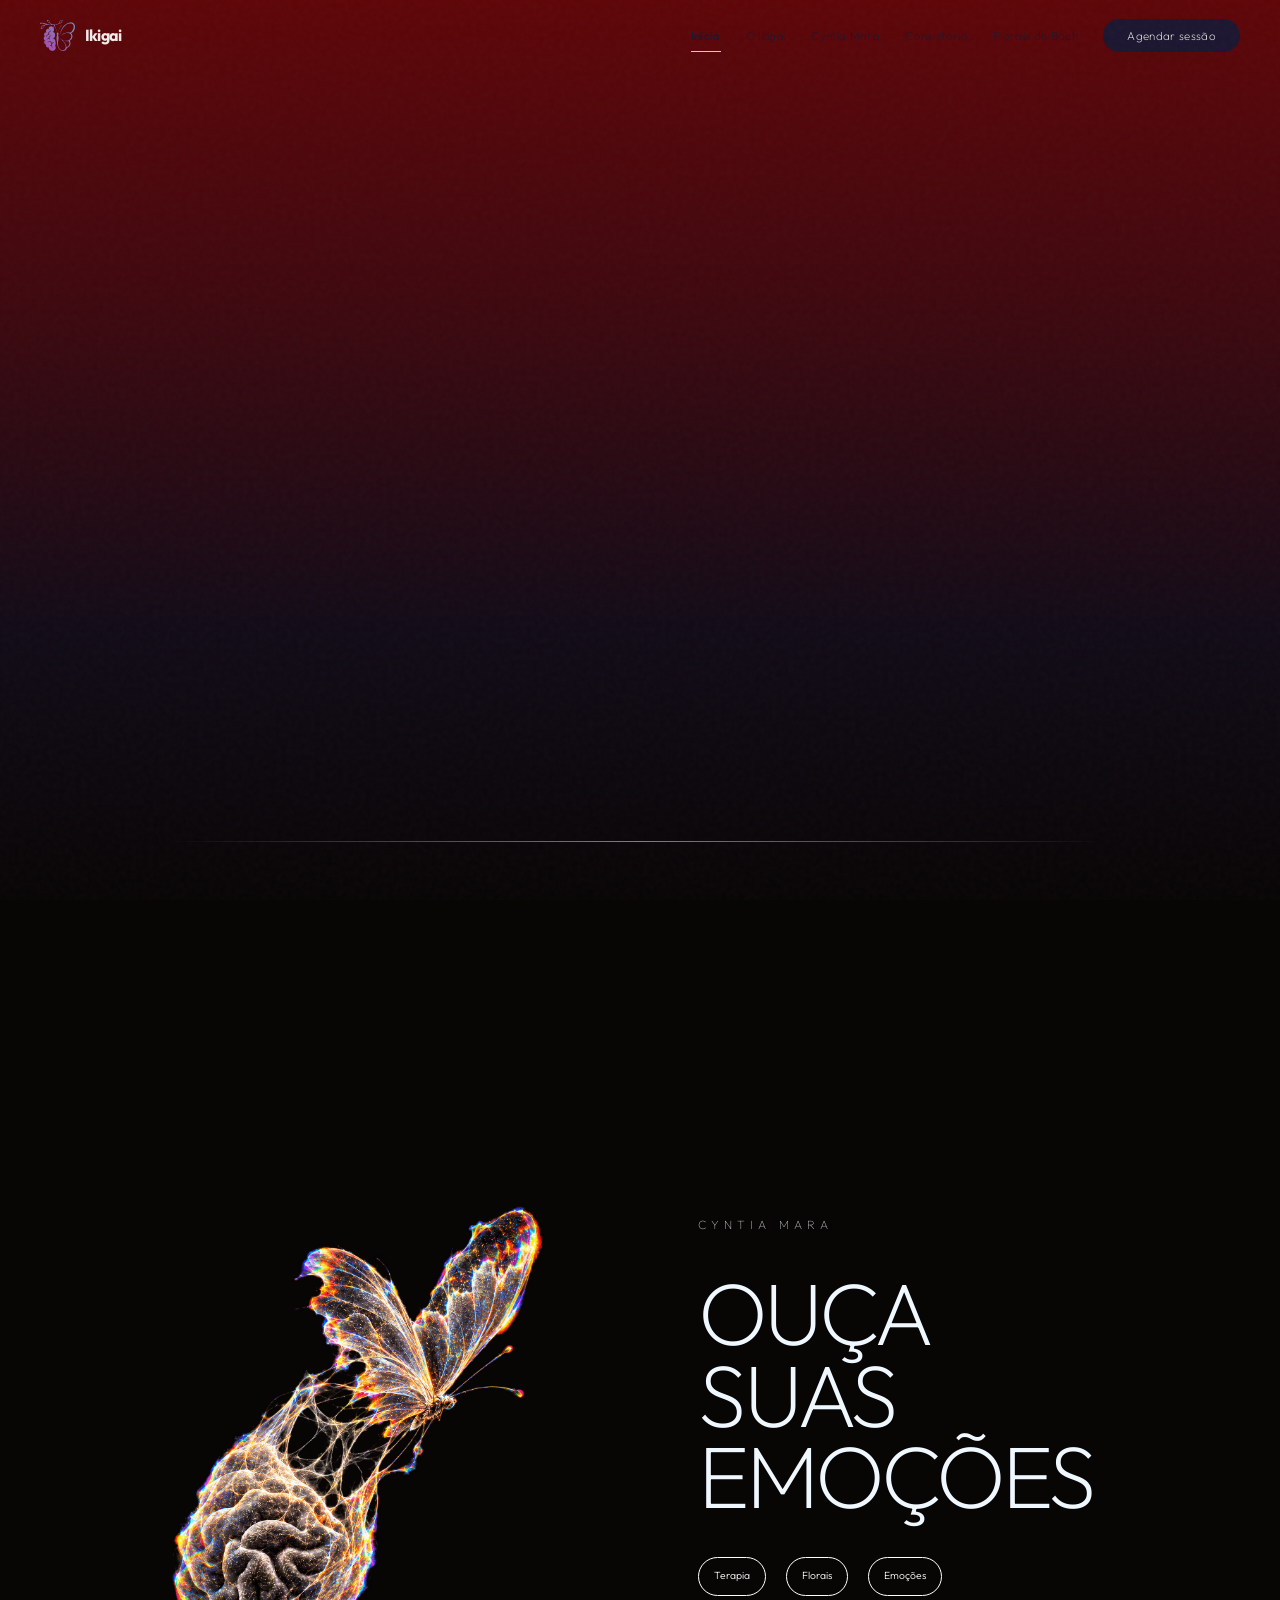
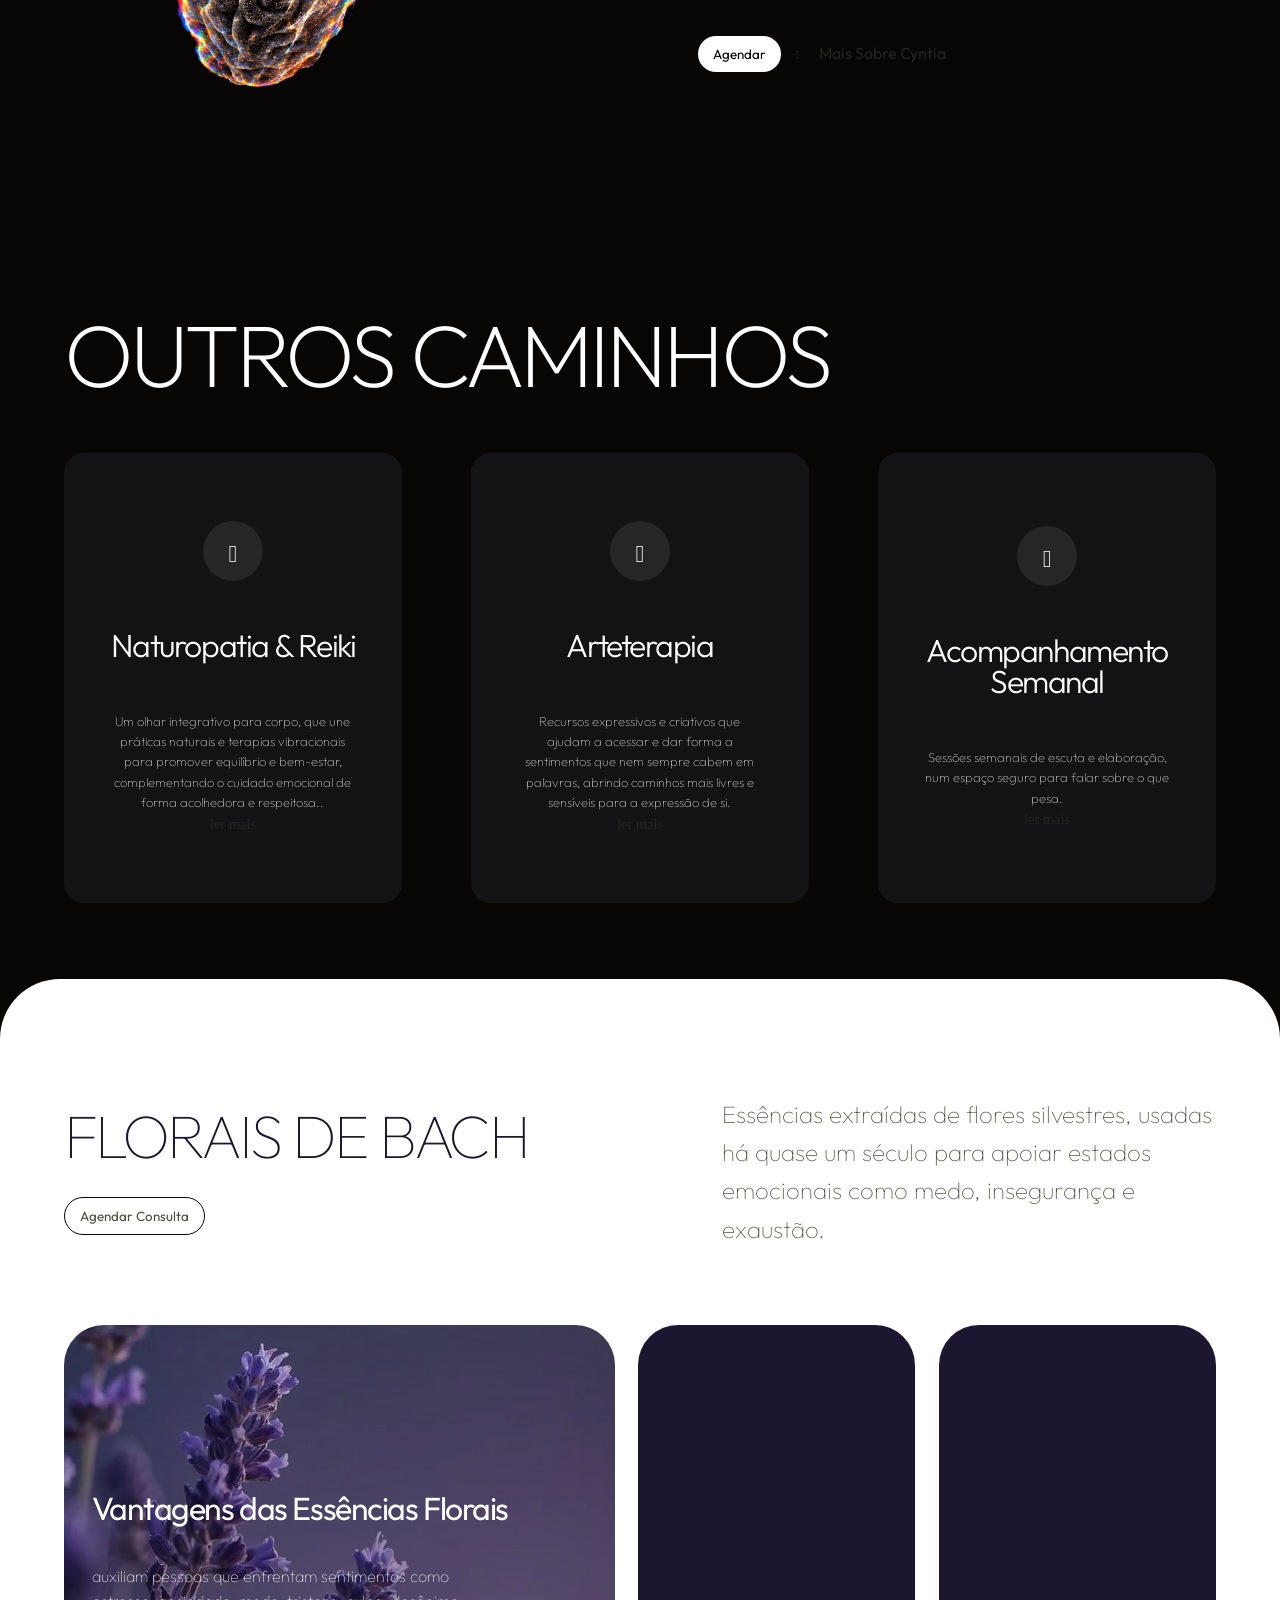
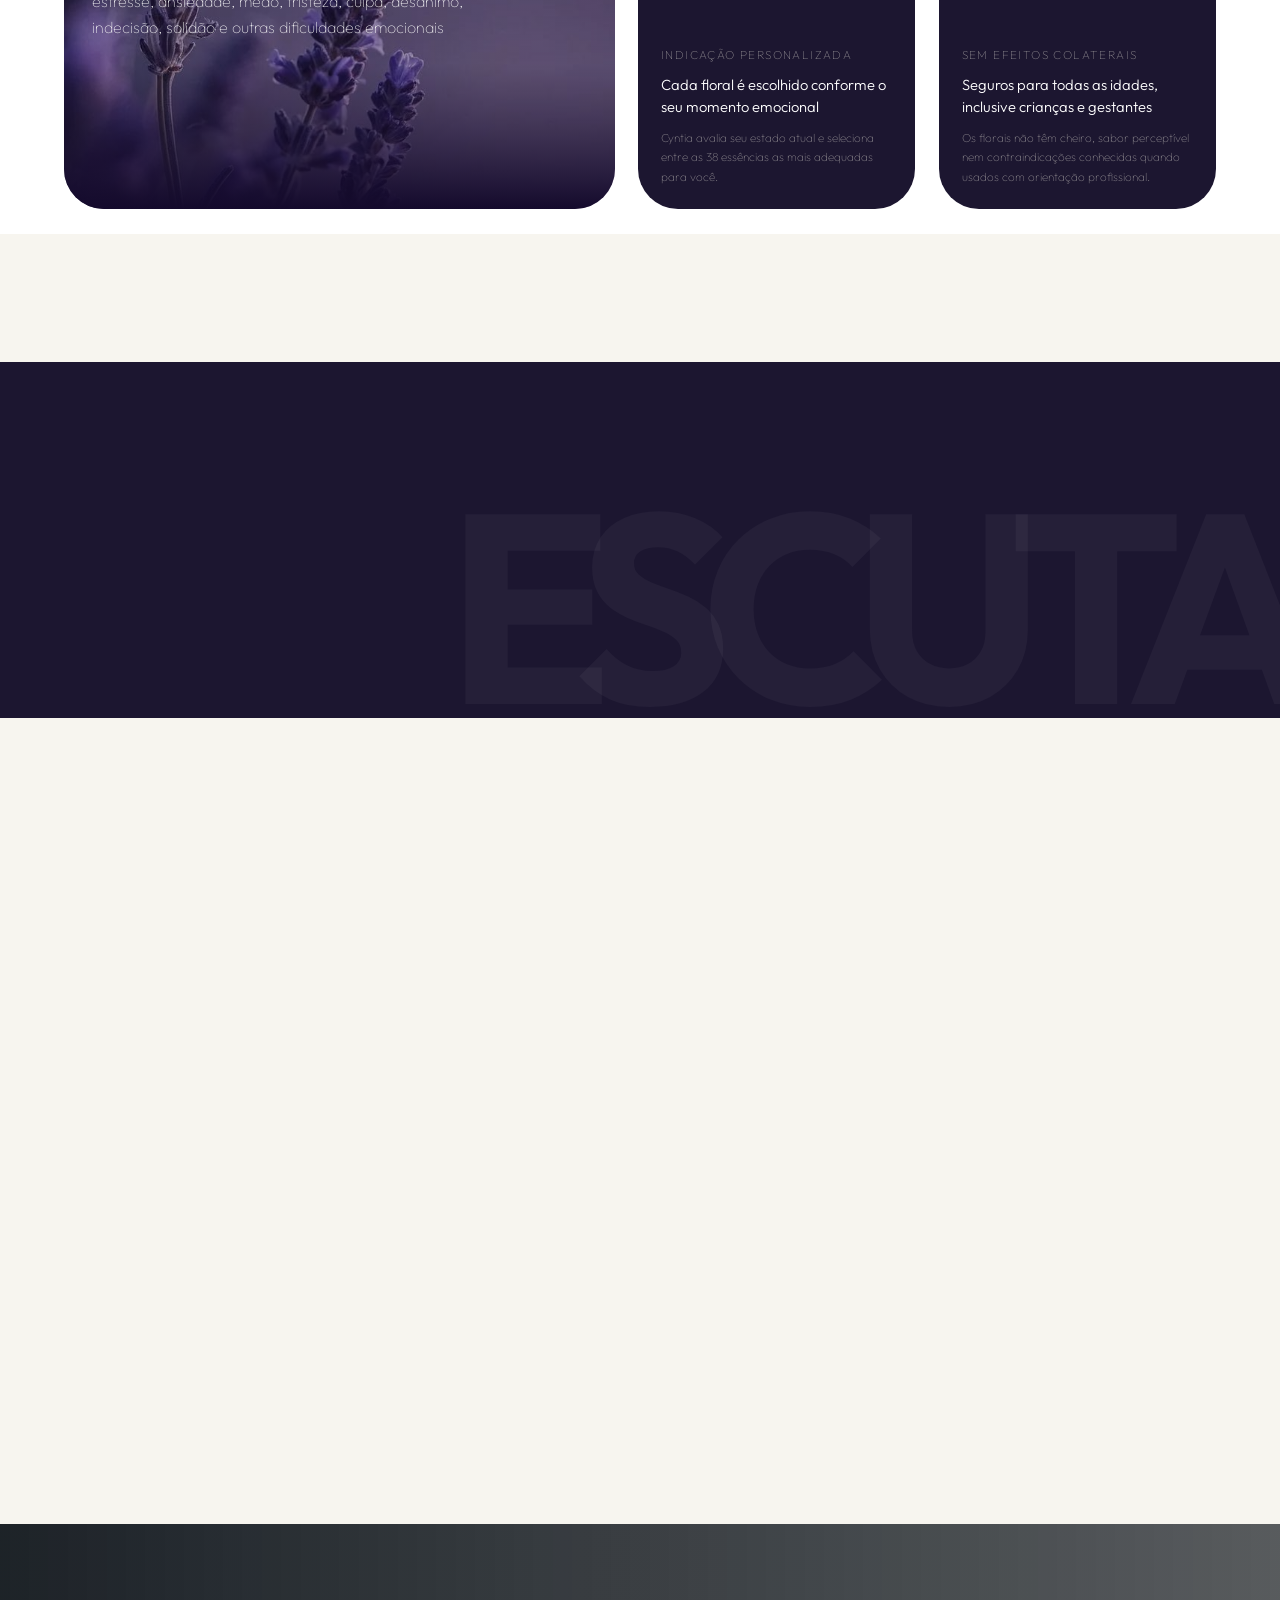
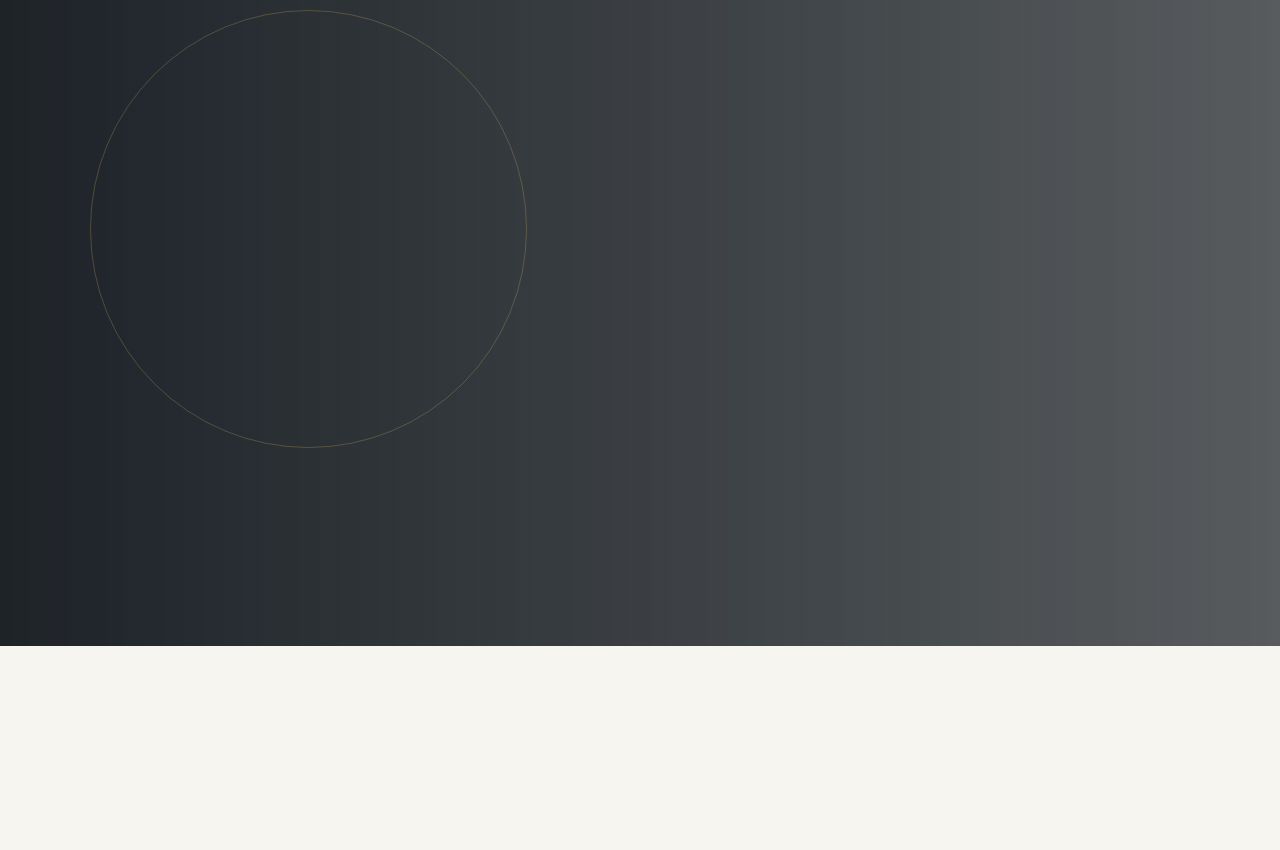
==== index.html @ 3da16afa "Add files via upload" ====
<!-- Note: Template file not found, using internal one -->
<html xmlns="http://www.w3.org/1999/xhtml" lang="en">

<head>
	<meta http-equiv="Content-Type" content="text/html; charset=utf-8" />
	<meta name="description" content="HTTrack is an easy-to-use website mirror utility. It allows you to download a World Wide website from the Internet to a local directory,building recursively all structures, getting html, images, and other files from the server to your computer. Links are rebuiltrelatively so that you can freely browse to the local site (works with any browser). You can mirror several sites together so that you can jump from one toanother. You can, also, update an existing mirror site, or resume an interrupted download. The robot is fully configurable, with an integrated help" />
	<meta name="keywords" content="httrack, HTTRACK, HTTrack, winhttrack, WINHTTRACK, WinHTTrack, offline browser, web mirror utility, aspirateur web, surf offline, web capture, www mirror utility, browse offline, local  site builder, website mirroring, aspirateur www, internet grabber, capture de site web, internet tool, hors connexion, unix, dos, windows 95, windows 98, solaris, ibm580, AIX 4.0, HTS, HTGet, web aspirator, web aspirateur, libre, GPL, GNU, free software" />
	<title>Local index - HTTrack Website Copier</title>
  <!-- Mirror and index made by HTTrack Website Copier/3.50-5 [XR&CO] -->
	<style type="text/css">
	<!--

body {
	margin: 0;  padding: 0;  margin-bottom: 15px;  margin-top: 8px;
	background: #77b;
}
body, td {
	font: 14px "Trebuchet MS", Verdana, Arial, Helvetica, sans-serif;
	}

#subTitle {
	background: #000;  color: #fff;  padding: 4px;  font-weight: bold; 
	}

#siteNavigation a, #siteNavigation .current {
	font-weight: bold;  color: #448;
	}
#siteNavigation a:link    { text-decoration: none; }
#siteNavigation a:visited { text-decoration: none; }

#siteNavigation .current { background-color: #ccd; }

#siteNavigation a:hover   { text-decoration: none;  background-color: #fff;  color: #000; }
#siteNavigation a:active  { text-decoration: none;  background-color: #ccc; }


a:link    { text-decoration: underline;  color: #00f; }
a:visited { text-decoration: underline;  color: #000; }
a:hover   { text-decoration: underline;  color: #c00; }
a:active  { text-decoration: underline; }

#pageContent {
	clear: both;
	border-bottom: 6px solid #000;
	padding: 10px;  padding-top: 20px;
	line-height: 1.65em;
 background-image: url(backblue.gif);
 background-repeat: no-repeat;
 background-position: top right;
	}

#pageContent, #siteNavigation {
	background-color: #ccd;
	}


.imgLeft  { float: left;   margin-right: 10px;  margin-bottom: 10px; }
.imgRight { float: right;  margin-left: 10px;   margin-bottom: 10px; }

hr { height: 1px;  color: #000;  background-color: #000;  margin-bottom: 15px; }

h1 { margin: 0;  font-weight: bold;  font-size: 2em; }
h2 { margin: 0;  font-weight: bold;  font-size: 1.6em; }
h3 { margin: 0;  font-weight: bold;  font-size: 1.3em; }
h4 { margin: 0;  font-weight: bold;  font-size: 1.18em; }

.blak { background-color: #000; }
.hide { display: none; }
.tableWidth { min-width: 400px; }

.tblRegular       { border-collapse: collapse; }
.tblRegular td    { padding: 6px;  background-image: url(fade.gif);  border: 2px solid #99c; }
.tblHeaderColor, .tblHeaderColor td { background: #99c; }
.tblNoBorder td   { border: 0; }


// -->
</style>

</head>

<body>
<table width="76%" border="0" align="center" cellspacing="0" cellpadding="3" class="tableWidth">
	<tr>
	<td id="subTitle">HTTrack Website Copier - Open Source offline browser</td>
	</tr>
</table>
<table width="76%" border="0" align="center" cellspacing="0" cellpadding="0" class="tableWidth">
<tr class="blak">
<td>
	<table width="100%" border="0" align="center" cellspacing="1" cellpadding="0">
	<tr>
	<td colspan="6"> 
		<table width="100%" border="0" align="center" cellspacing="0" cellpadding="10">
		<tr> 
		<td id="pageContent"> 
<!-- ==================== End prologue ==================== -->

<H1 ALIGN=Center>Index of locally available sites:</H1>
  <TABLE BORDER="0" WIDTH="100%" CELLSPACING="1" CELLPADDING="0">
<!-- Note: Template file not found, using internal one -->
		<TR>
			<TD BACKGROUND="fade.gif">
				&middot;
					<A HREF="consultorioikigai.netlify.app/index.html">
						Ikigai: Terapia e Terapias Integrativas com Cyntia Mara | Maceió
					</A>		
			</TD>
		</TR>
<!-- Note: Template file not found, using internal one -->
	</TABLE>
	<BR>
	<BR>
	<BR>
  	<H6 ALIGN="RIGHT">
	<I>Mirror and index made by HTTrack Website Copier [XR&amp;CO]</I>
	</H6>
	<!-- Mirror and index made by HTTrack Website Copier/3.50-5 [XR&CO] -->
	<!-- Thanks for using HTTrack Website Copier! -->
	<meta HTTP-EQUIV="Refresh" CONTENT="0; URL=consultorioikigai.netlify.app/index.html">


<!-- ==================== Start epilogue ==================== -->
		</td>
		</tr>
		</table>
	</td>
	</tr>
	</table>
</td>
</tr>
</table>

<table width="76%" border="0" align="center" valign="bottom" cellspacing="0" cellpadding="0">
	<tr>
	<td id="footer"><small>&copy; 1998 Xavier Roche &amp; other contributors - Web Design: Leto Kauler.</small></td>
	</tr>
</table>

</body>

</html>
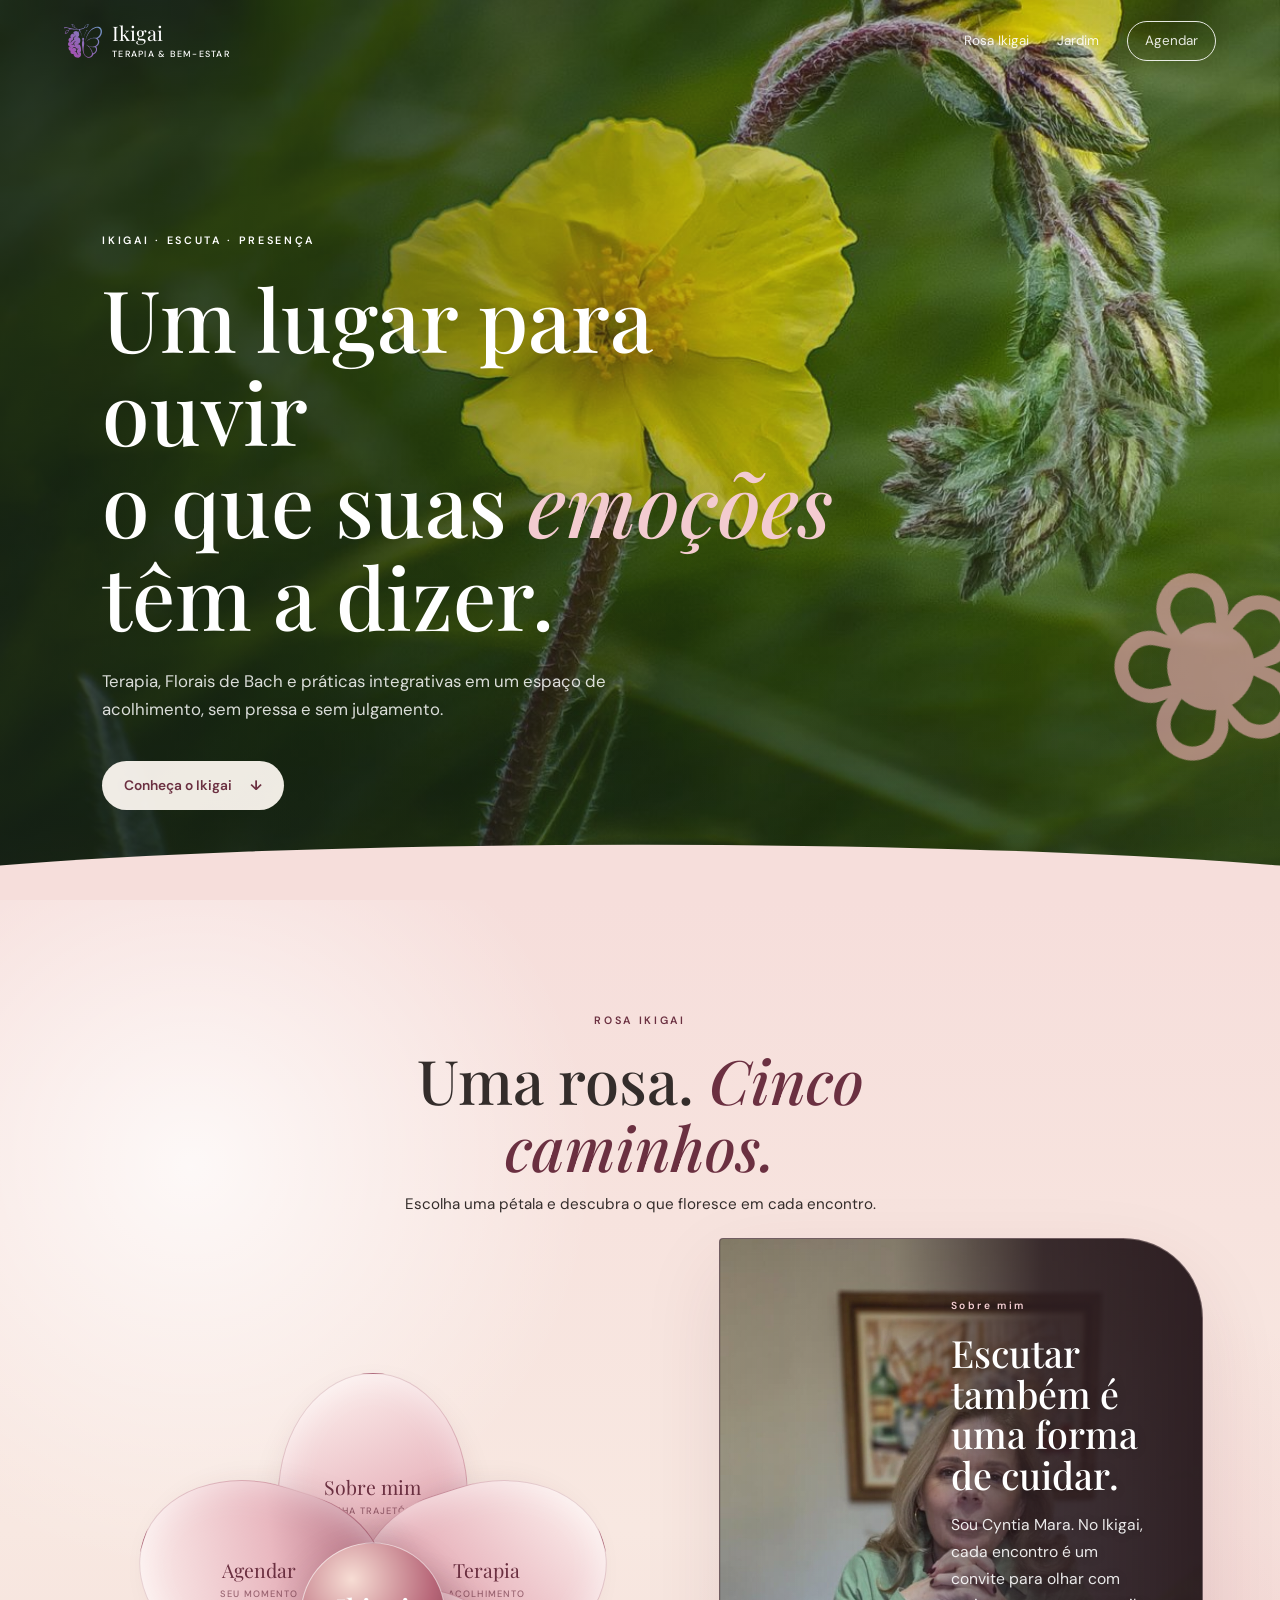
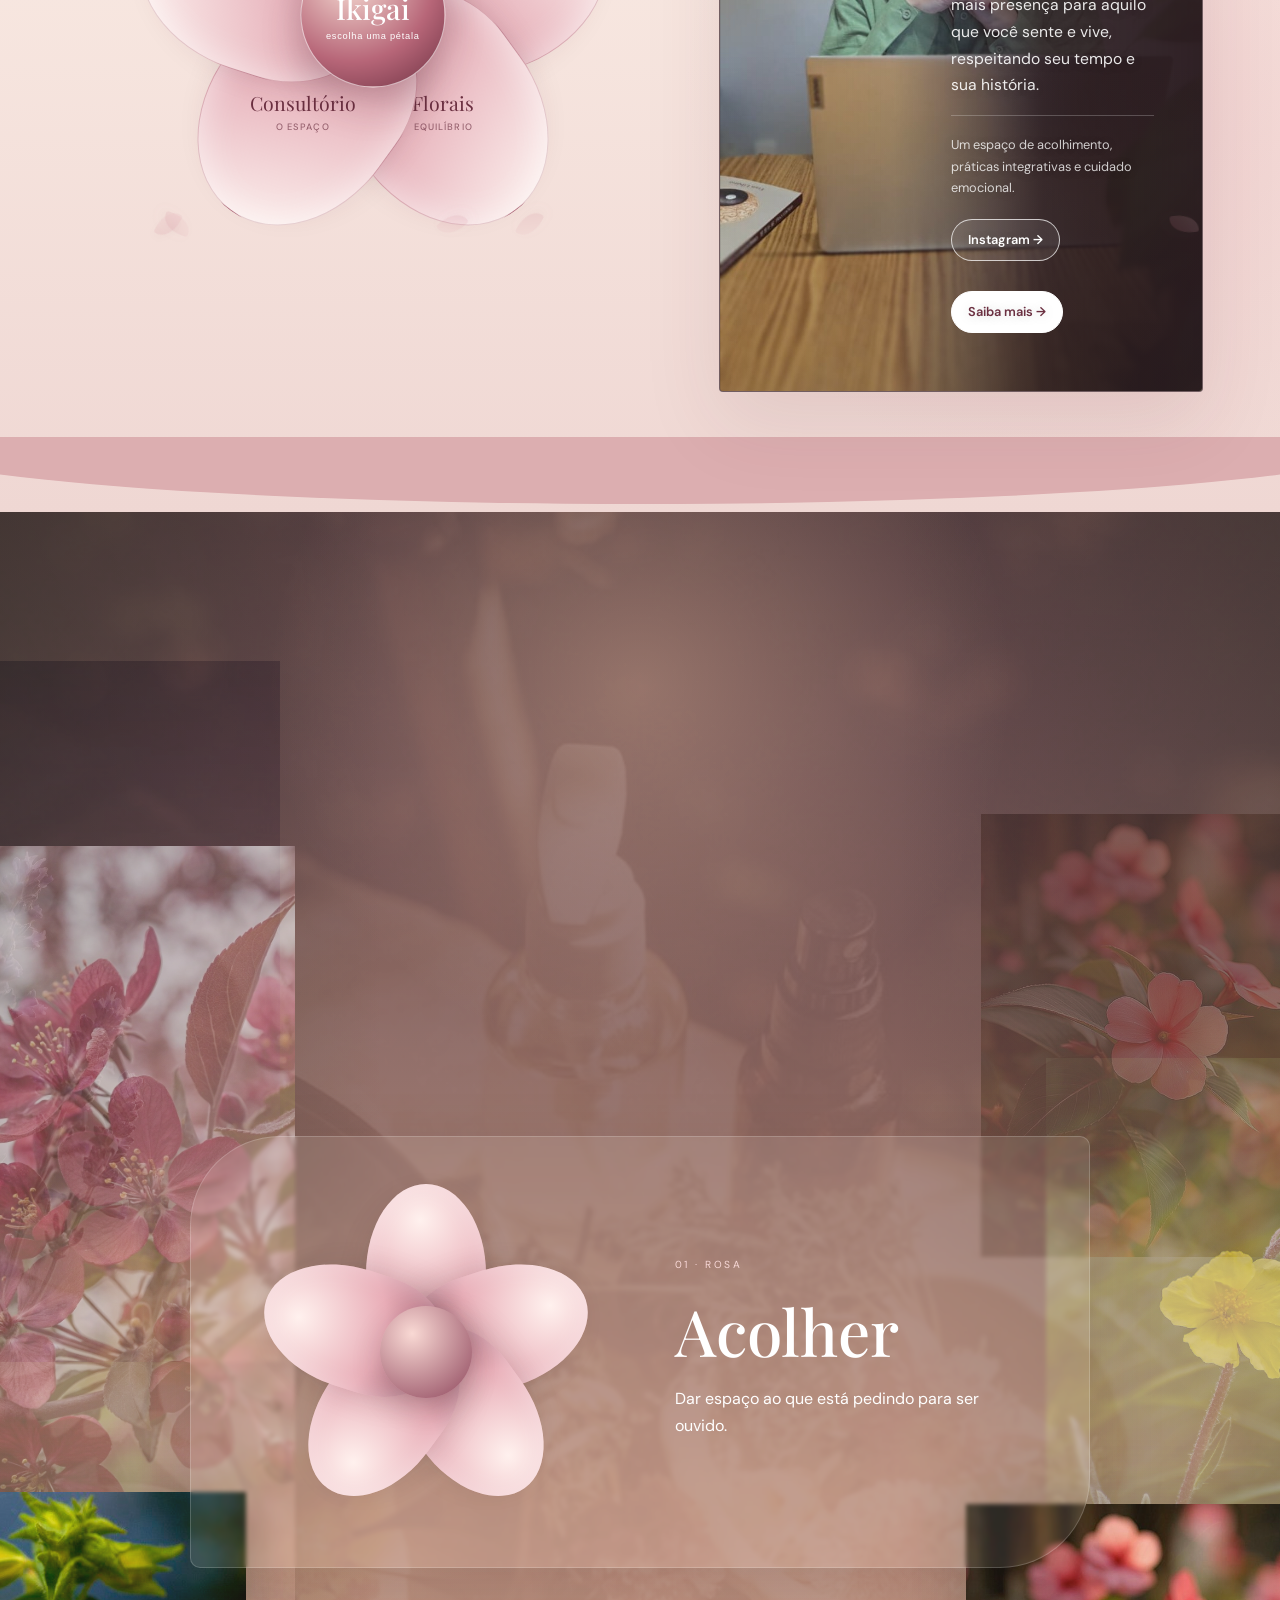
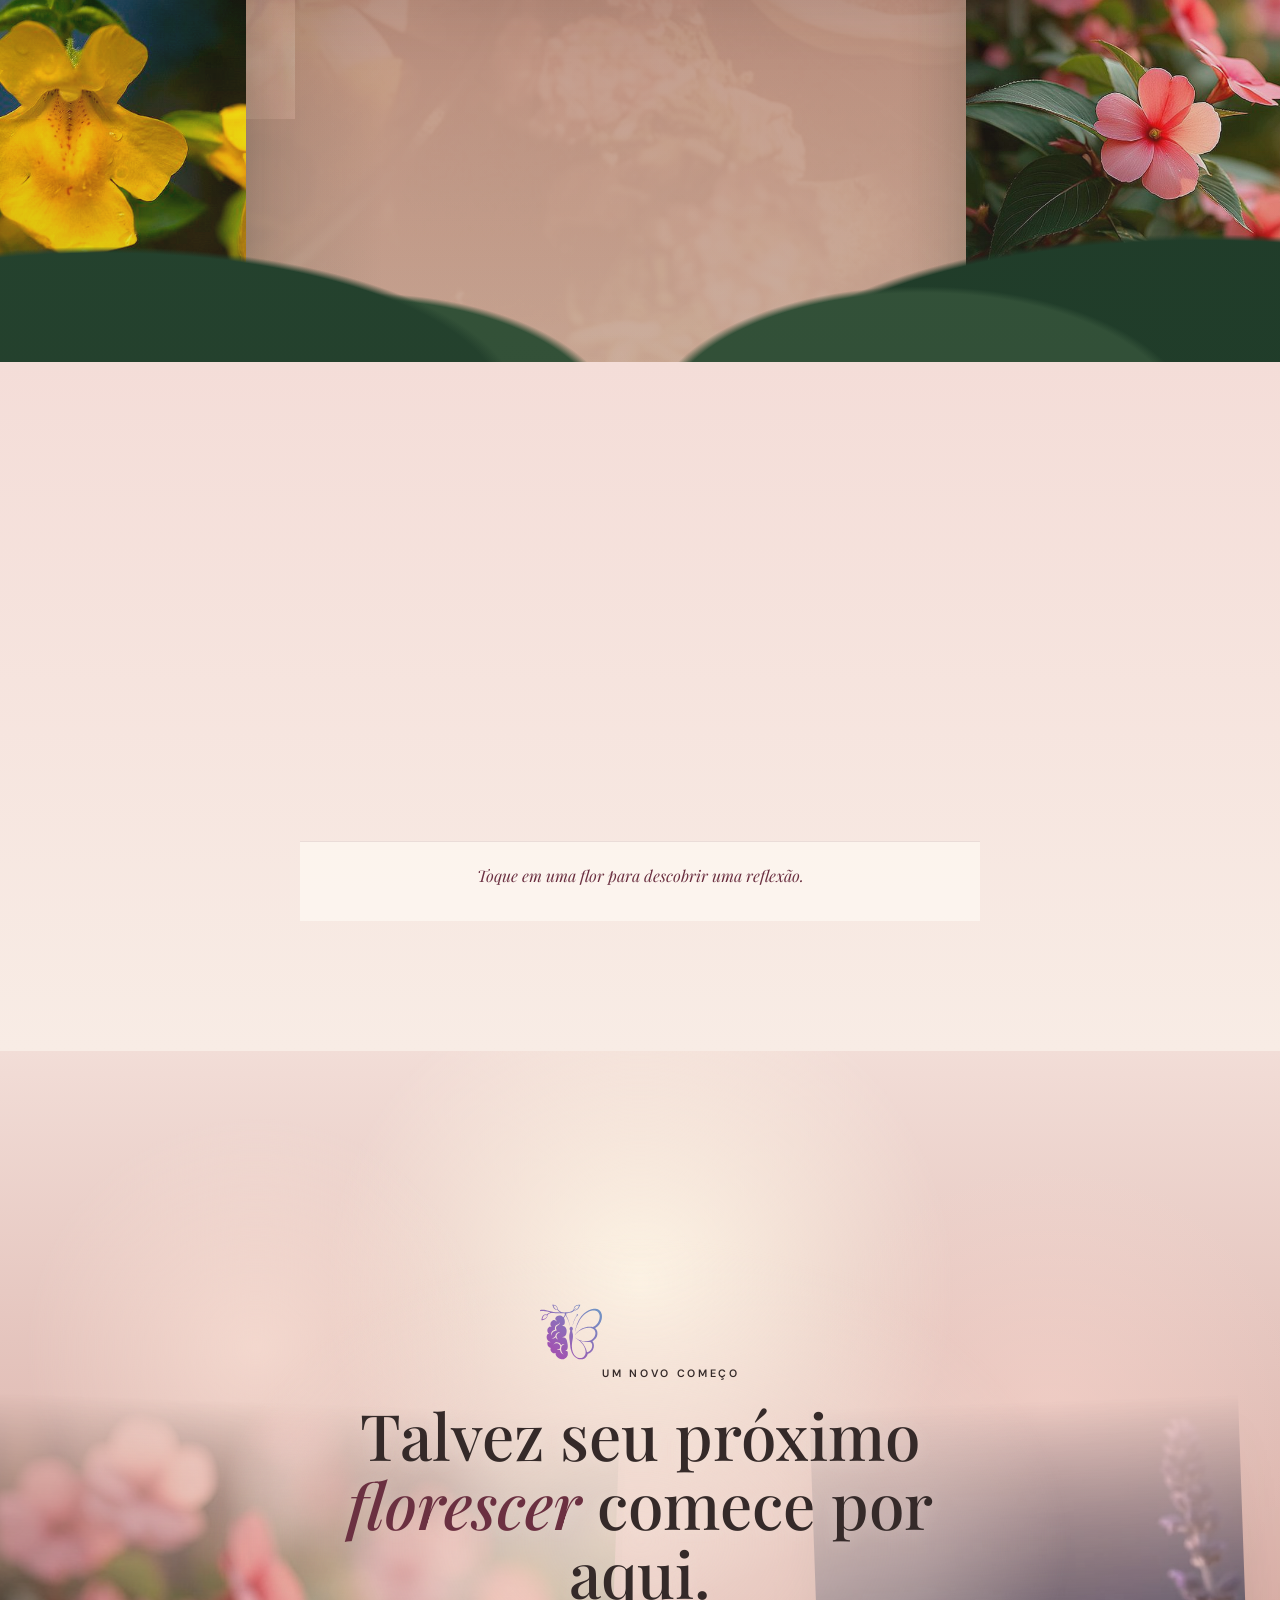
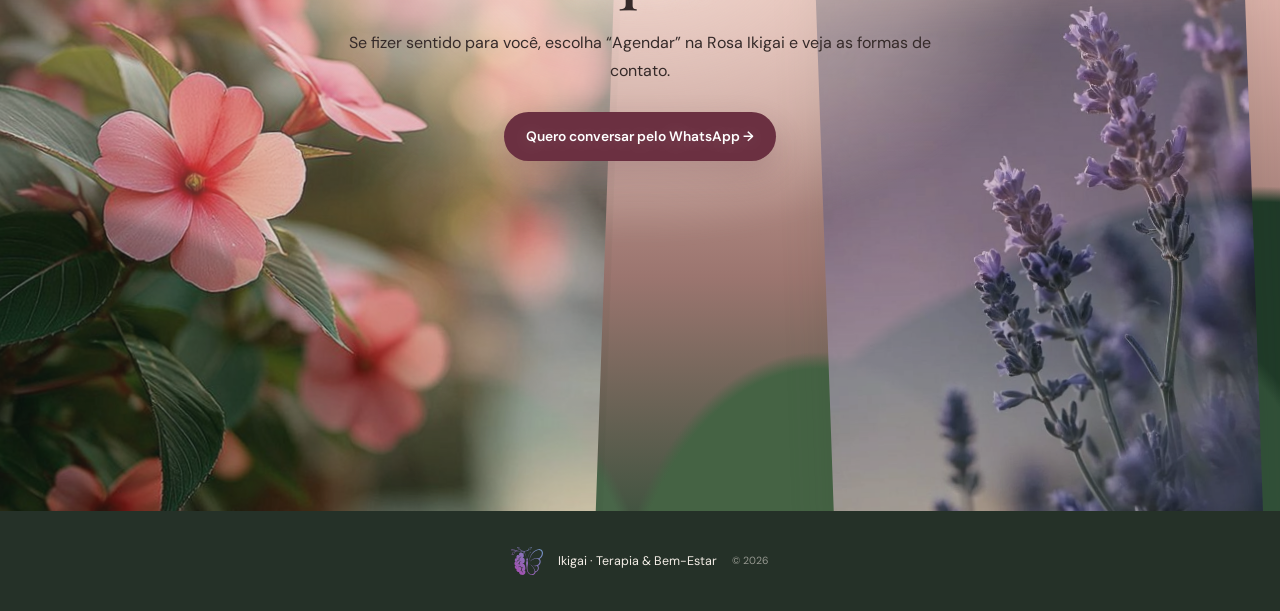
==== commit 705ccc2e: "Add files via upload" ====
--- a/index.html
+++ b/index.html
@@ -1,144 +1,13 @@
-<!-- Note: Template file not found, using internal one -->
-<html xmlns="http://www.w3.org/1999/xhtml" lang="en">
+<!doctype html><html lang="pt-BR"><head><meta charset="utf-8"><meta name="viewport" content="width=device-width,initial-scale=1,viewport-fit=cover"><meta name="theme-color" content="#442a30"><title>Ikigai — Terapia & Bem-Estar</title><meta name="description" content="Ikigai — um espaço de escuta, cuidado e florescimento com Cyntia Mara."><link rel="icon" href="imgs/logo.svg"><link rel="stylesheet" href="css/main.css"></head><body class="onepage">
+<header class="topbar"><a class="brand" href="#inicio"><img src="imgs/logo.svg" alt="Logo Ikigai"><span>Ikigai<small>terapia & bem-estar</small></span></a><button class="menu" aria-label="Abrir menu" aria-expanded="false"><i></i><i></i><i></i></button><nav><a href="#rosa">Rosa Ikigai</a><a href="#jardim">Jardim</a><a class="pill" href="#rosa" data-open="agendar">Agendar</a></nav></header>
+<main>
+<section class="hero" id="inicio"><video autoplay muted loop playsinline preload="metadata" poster="assets/pinterest/1200x/b8/87/cb/b887cb27ea8bdbec378f90950fde94ef.jpg"><source src="https://cdn.pixabay.com/video/2024/01/31/198696-908378278_large.mp4" type="video/mp4"></video><div class="veil"></div><div class="hero-copy reveal"><span class="kicker">IKIGAI · ESCUTA · PRESENÇA</span><h1>Um lugar para ouvir<br>o que suas <em>emoções</em><br>têm a dizer.</h1><p>Terapia, Florais de Bach e práticas integrativas em um espaço de acolhimento, sem pressa e sem julgamento.</p><a class="cta light" href="#rosa">Conheça o Ikigai <b>↓</b></a></div><div class="hero-branch" aria-hidden="true">❀</div></section>
 
-<head>
-	<meta http-equiv="Content-Type" content="text/html; charset=utf-8" />
-	<meta name="description" content="HTTrack is an easy-to-use website mirror utility. It allows you to download a World Wide website from the Internet to a local directory,building recursively all structures, getting html, images, and other files from the server to your computer. Links are rebuiltrelatively so that you can freely browse to the local site (works with any browser). You can mirror several sites together so that you can jump from one toanother. You can, also, update an existing mirror site, or resume an interrupted download. The robot is fully configurable, with an integrated help" />
-	<meta name="keywords" content="httrack, HTTRACK, HTTrack, winhttrack, WINHTTRACK, WinHTTrack, offline browser, web mirror utility, aspirateur web, surf offline, web capture, www mirror utility, browse offline, local  site builder, website mirroring, aspirateur www, internet grabber, capture de site web, internet tool, hors connexion, unix, dos, windows 95, windows 98, solaris, ibm580, AIX 4.0, HTS, HTGet, web aspirator, web aspirateur, libre, GPL, GNU, free software" />
-	<title>Local index - HTTrack Website Copier</title>
-  <!-- Mirror and index made by HTTrack Website Copier/3.50-5 [XR&CO] -->
-	<style type="text/css">
-	<!--
+<section class="rose-section" id="rosa"><div class="petal-rain" id="petalRain" aria-hidden="true"></div><div class="section-intro reveal"><span class="kicker wine">ROSA IKIGAI</span><h2>Uma rosa. <em>Cinco caminhos.</em></h2><p>Escolha uma pétala e descubra o que floresce em cada encontro.</p></div><div class="rose-layout" id="roseLayout"><div class="rose-stage reveal"><div class="rose open" id="rose" style="--turn:0deg"><i class="layer l1"></i><i class="layer l2"></i><i class="layer l3"></i><i class="layer l4"></i><button class="petal a" data-key="sobre"><span>Sobre mim<small>minha trajetória</small></span></button><button class="petal b" data-key="terapia"><span>Terapia<small>acolhimento</small></span></button><button class="petal c" data-key="florais"><span>Florais<small>equilíbrio</small></span></button><button class="petal d" data-key="consultorio"><span>Consultório<small>o espaço</small></span></button><button class="petal e" data-key="agendar"><span>Agendar<small>seu momento</small></span></button><button class="heart" id="roseHeart" aria-expanded="true"><strong>Ikigai</strong><small>escolha uma pétala</small></button></div></div><article class="story-panel reveal" id="rosePanel" aria-live="polite"><div class="panel-photo" id="panelPhoto"></div><div class="panel-copy"><span id="panelKicker">SOBRE MIM</span><h3 id="panelTitle">Escutar também é uma forma de cuidar.</h3><p id="panelText">Sou Cyntia Mara. No Ikigai, cada encontro é um convite para olhar com mais presença para aquilo que você sente e vive, respeitando seu tempo e sua história.</p><div id="panelExtra" class="panel-extra">Um espaço de acolhimento, práticas integrativas e cuidado emocional.</div><div class="panel-actions"><a id="panelLink" class="panel-action" href="#" hidden>Instagram →</a><a id="panelLink2" class="panel-action secondary" href="#" hidden>Saiba mais →</a></div></div></article></div></section>
 
-body {
-	margin: 0;  padding: 0;  margin-bottom: 15px;  margin-top: 8px;
-	background: #77b;
-}
-body, td {
-	font: 14px "Trebuchet MS", Verdana, Arial, Helvetica, sans-serif;
-	}
+<section class="garden" id="jardim"><div class="garden-scene scene-a"></div><div class="garden-depth garden-back" aria-hidden="true"></div><div class="garden-depth garden-mid" aria-hidden="true"></div><div class="garden-depth garden-front" aria-hidden="true"></div><div class="garden-copy reveal"><span class="kicker">JARDIM IKIGAI</span><h2>O cuidado também<br><em>muda de forma.</em></h2><p>Conforme você percorre o jardim, as flores se transformam. Cada uma representa um momento diferente da jornada.</p></div><div class="morph-wrap reveal"><div class="morph-flower" id="morphFlower"><span class="mf p-a"></span><span class="mf p-b"></span><span class="mf p-c"></span><span class="mf p-d"></span><span class="mf p-e"></span><i></i></div><div class="morph-label"><small id="morphStep">01 · ROSA</small><strong id="morphTitle">Acolher</strong><p id="morphText">Dar espaço ao que está pedindo para ser ouvido.</p></div></div><div class="flower-field" id="flowerField" aria-hidden="true"></div></section>
 
-#subTitle {
-	background: #000;  color: #fff;  padding: 4px;  font-weight: bold; 
-	}
+<section class="emotion-garden"><div class="emotion-copy reveal"><span class="kicker wine">PEQUENAS PAUSAS</span><h2>Algumas flores guardam<br>uma <em>reflexão.</em></h2></div><div class="emotion-row reveal"><button data-emotion="ansiedade">✿<strong>Ansiedade</strong></button><button data-emotion="autoconhecimento">❀<strong>Autoconhecimento</strong></button><button data-emotion="relacionamentos">✾<strong>Relacionamentos</strong></button><button data-emotion="recomecos">❁<strong>Recomeços</strong></button><button data-emotion="equilibrio">✽<strong>Equilíbrio</strong></button></div><div class="emotion-message" id="emotionMessage">Toque em uma flor para descobrir uma reflexão.</div></section>
 
-#siteNavigation a, #siteNavigation .current {
-	font-weight: bold;  color: #448;
-	}
-#siteNavigation a:link    { text-decoration: none; }
-#siteNavigation a:visited { text-decoration: none; }
-
-#siteNavigation .current { background-color: #ccd; }
-
-#siteNavigation a:hover   { text-decoration: none;  background-color: #fff;  color: #000; }
-#siteNavigation a:active  { text-decoration: none;  background-color: #ccc; }
-
-
-a:link    { text-decoration: underline;  color: #00f; }
-a:visited { text-decoration: underline;  color: #000; }
-a:hover   { text-decoration: underline;  color: #c00; }
-a:active  { text-decoration: underline; }
-
-#pageContent {
-	clear: both;
-	border-bottom: 6px solid #000;
-	padding: 10px;  padding-top: 20px;
-	line-height: 1.65em;
- background-image: url(backblue.gif);
- background-repeat: no-repeat;
- background-position: top right;
-	}
-
-#pageContent, #siteNavigation {
-	background-color: #ccd;
-	}
-
-
-.imgLeft  { float: left;   margin-right: 10px;  margin-bottom: 10px; }
-.imgRight { float: right;  margin-left: 10px;   margin-bottom: 10px; }
-
-hr { height: 1px;  color: #000;  background-color: #000;  margin-bottom: 15px; }
-
-h1 { margin: 0;  font-weight: bold;  font-size: 2em; }
-h2 { margin: 0;  font-weight: bold;  font-size: 1.6em; }
-h3 { margin: 0;  font-weight: bold;  font-size: 1.3em; }
-h4 { margin: 0;  font-weight: bold;  font-size: 1.18em; }
-
-.blak { background-color: #000; }
-.hide { display: none; }
-.tableWidth { min-width: 400px; }
-
-.tblRegular       { border-collapse: collapse; }
-.tblRegular td    { padding: 6px;  background-image: url(fade.gif);  border: 2px solid #99c; }
-.tblHeaderColor, .tblHeaderColor td { background: #99c; }
-.tblNoBorder td   { border: 0; }
-
-
-// -->
-</style>
-
-</head>
-
-<body>
-<table width="76%" border="0" align="center" cellspacing="0" cellpadding="3" class="tableWidth">
-	<tr>
-	<td id="subTitle">HTTrack Website Copier - Open Source offline browser</td>
-	</tr>
-</table>
-<table width="76%" border="0" align="center" cellspacing="0" cellpadding="0" class="tableWidth">
-<tr class="blak">
-<td>
-	<table width="100%" border="0" align="center" cellspacing="1" cellpadding="0">
-	<tr>
-	<td colspan="6"> 
-		<table width="100%" border="0" align="center" cellspacing="0" cellpadding="10">
-		<tr> 
-		<td id="pageContent"> 
-<!-- ==================== End prologue ==================== -->
-
-<H1 ALIGN=Center>Index of locally available sites:</H1>
-  <TABLE BORDER="0" WIDTH="100%" CELLSPACING="1" CELLPADDING="0">
-<!-- Note: Template file not found, using internal one -->
-		<TR>
-			<TD BACKGROUND="fade.gif">
-				&middot;
-					<A HREF="consultorioikigai.netlify.app/index.html">
-						Ikigai: Terapia e Terapias Integrativas com Cyntia Mara | Maceió
-					</A>		
-			</TD>
-		</TR>
-<!-- Note: Template file not found, using internal one -->
-	</TABLE>
-	<BR>
-	<BR>
-	<BR>
-  	<H6 ALIGN="RIGHT">
-	<I>Mirror and index made by HTTrack Website Copier [XR&amp;CO]</I>
-	</H6>
-	<!-- Mirror and index made by HTTrack Website Copier/3.50-5 [XR&CO] -->
-	<!-- Thanks for using HTTrack Website Copier! -->
-	<meta HTTP-EQUIV="Refresh" CONTENT="0; URL=consultorioikigai.netlify.app/index.html">
-
-
-<!-- ==================== Start epilogue ==================== -->
-		</td>
-		</tr>
-		</table>
-	</td>
-	</tr>
-	</table>
-</td>
-</tr>
-</table>
-
-<table width="76%" border="0" align="center" valign="bottom" cellspacing="0" cellpadding="0">
-	<tr>
-	<td id="footer"><small>&copy; 1998 Xavier Roche &amp; other contributors - Web Design: Leto Kauler.</small></td>
-	</tr>
-</table>
-
-</body>
-
-</html>
-
-
+<section class="closing" id="final"><div class="final-garden" id="finalGarden" aria-hidden="true"></div><div class="closing-copy reveal"><img src="imgs/logo.svg" alt=""><span class="kicker">UM NOVO COMEÇO</span><h2>Talvez seu próximo<br><em>florescer</em> comece por aqui.</h2><p>Se fizer sentido para você, escolha “Agendar” na Rosa Ikigai e veja as formas de contato.</p><a class="cta dark" href="https://wa.me/5541995794456?text=Ol%C3%A1%21%20Conheci%20o%20Ikigai%20pelo%20site%20e%20gostaria%20de%20conversar%20sobre%20o%20atendimento." target="_blank" rel="noopener">Quero conversar pelo WhatsApp →</a></div></section>
+</main><footer><img src="imgs/logo.svg" alt=""><span>Ikigai · Terapia & Bem-Estar</span><small>© 2026</small></footer><script src="js/main.js"></script></body></html>
--- a/css/main.css
+++ b/css/main.css
@@ -0,0 +1,141 @@
+@import url('https://fonts.googleapis.com/css2?family=DM+Sans:wght@300;400;500;600&family=Playfair+Display:ital,wght@0,500;1,500&display=swap');
+:root{--cream:#f6efe7;--paper:#fffaf4;--wine:#6b3041;--rose:#d7a6ad;--sage:#7f907b;--ink:#342d2b;--line:#d9cec3;--deep:#243329;--gold:#b79b67}*{box-sizing:border-box}html{scroll-behavior:smooth}body{margin:0;background:var(--cream);color:var(--ink);font-family:'DM Sans',sans-serif;line-height:1.7}h1,h2,h3,p{margin-top:0}h1,h2,h3{font-family:'Playfair Display',serif;font-weight:500;line-height:1.08}em{font-weight:500;color:var(--wine)}a{color:inherit;text-decoration:none}.topbar{height:82px;position:fixed;inset:0 0 auto;z-index:50;display:flex;align-items:center;padding:0 5vw;transition:.35s;color:#fff}.topbar.scrolled{height:68px;background:rgba(246,239,231,.96);box-shadow:0 1px 0 rgba(52,45,43,.08);color:var(--ink)}.brand{display:flex;align-items:center;gap:10px;margin-right:auto}.brand img{width:38px;height:38px}.brand span{font-family:'Playfair Display';font-size:1.25rem;line-height:1}.brand small{display:block;font:500 .56rem 'DM Sans';letter-spacing:.14em;text-transform:uppercase;margin-top:5px}.topbar nav{display:flex;align-items:center;gap:28px;font-size:.84rem}.topbar nav a{opacity:.88}.pill{border:1px solid currentColor;border-radius:999px;padding:8px 17px}.menu{display:none;background:none;border:0}.hero{min-height:100svh;position:relative;display:grid;align-items:end;overflow:hidden;color:#fff}.hero video{position:absolute;inset:0;width:100%;height:100%;object-fit:cover}.veil{position:absolute;inset:0;background:linear-gradient(90deg,rgba(21,31,24,.74),rgba(21,31,24,.28) 56%,rgba(21,31,24,.08)),linear-gradient(0deg,rgba(21,31,24,.4),transparent 50%)}.hero-copy{position:relative;z-index:2;width:min(760px,90vw);margin:0 0 10vh 8vw}.kicker{font-size:.67rem;letter-spacing:.25em;font-weight:600}.kicker.wine{color:var(--wine)}.kicker.sage{color:var(--sage)}.hero h1{font-size:clamp(3.1rem,6.7vw,6.6rem);margin:20px 0 24px}.hero h1 em{color:#f3cbd0}.hero p{max-width:590px;font-size:1.05rem;color:rgba(255,255,255,.84)}.cta{display:inline-flex;gap:18px;align-items:center;margin-top:20px;border-radius:999px;padding:13px 22px;font-size:.86rem;font-weight:600}.cta.light{background:rgba(255,250,244,.93);color:var(--wine)}.cta.dark{background:var(--wine);color:#fff}.falling-petal{position:absolute;width:22px;height:12px;border-radius:100% 0 100% 0;background:#e5b8bd;opacity:.6;animation:fall 10s linear infinite}.p1{left:78%;top:-20px}.p2{left:88%;top:-20px;animation-delay:4s}@keyframes fall{to{transform:translate(-100px,110vh) rotate(540deg)}}
+.rose-section{padding:120px 6vw 110px;background:radial-gradient(circle at 76% 44%,#f2dfe0 0,transparent 31%),var(--cream)}.section-intro{max-width:650px;margin:0 auto 55px;text-align:center}.section-intro h2,.section h2,.garden h2,.closing h2{font-size:clamp(2.6rem,5vw,5rem);margin:15px 0 22px}.section-intro p{max-width:590px;margin:auto}.rose-layout{max-width:1180px;margin:auto;display:grid;grid-template-columns:.85fr 1.15fr;align-items:center;gap:30px}.paper-panel{position:relative;background:linear-gradient(135deg,rgba(255,250,244,.96),rgba(250,242,232,.91));border:1px solid #dfd2c6;padding:48px;border-radius:2px 80px 2px 2px;box-shadow:0 25px 70px rgba(78,52,47,.08);min-height:340px}.paper-panel:before{content:'';position:absolute;inset:10px;border:1px solid rgba(183,155,103,.22);border-radius:2px 70px 2px 2px;pointer-events:none}.paper-panel>span{font-size:.65rem;letter-spacing:.2em;color:var(--wine);text-transform:uppercase}.paper-panel h3{font-size:2.25rem;margin:18px 0}.paper-panel a{display:inline-block;margin-top:18px;color:var(--wine);font-weight:600}.rose-stage{min-height:650px;display:grid;place-items:center;position:relative}.rose{--turn:0deg;width:540px;height:540px;position:relative;transform:rotate(var(--turn));transition:transform 1s cubic-bezier(.2,.8,.2,1)}.layer{position:absolute;left:50%;top:50%;translate:-50% -50%;border-radius:50%;background:conic-gradient(from 15deg,#9f5065,#e6b3bb,#7e354e,#d893a1,#8b3e57);box-shadow:inset 0 0 50px rgba(255,255,255,.35),0 22px 50px rgba(83,35,51,.13)}.l1{width:300px;height:300px;clip-path:polygon(50% 0,72% 22%,100% 50%,72% 78%,50% 100%,28% 78%,0 50%,28% 22%)}.l2{width:240px;height:240px;transform:rotate(25deg);opacity:.92}.l3{width:175px;height:175px;transform:rotate(52deg);opacity:.9}.l4{width:115px;height:115px;background:radial-gradient(circle,#f4d0c7,#b26072 55%,#6b3041)}.petal{position:absolute;left:50%;top:50%;width:190px;height:245px;margin:-122px -95px;border:1px solid rgba(107,48,65,.14);border-radius:70% 70% 55% 55%;background:linear-gradient(155deg,#fff8f4,#e9b8c0 55%,#a85c71);box-shadow:inset 0 0 36px rgba(255,255,255,.58),0 16px 30px rgba(80,35,49,.1);transform-origin:50% 122px;cursor:pointer;color:var(--wine);transition:.7s cubic-bezier(.2,.8,.2,1);z-index:2}.petal span{position:absolute;inset:0;display:grid;place-content:center;text-align:center;font-family:'Playfair Display';font-size:1.22rem;transition:.7s}.petal small{font:500 .58rem 'DM Sans';display:block;letter-spacing:.12em;text-transform:uppercase;margin-top:5px;opacity:.65}.a{transform:rotate(0deg) translateY(-120px)}.b{transform:rotate(72deg) translateY(-120px)}.c{transform:rotate(144deg) translateY(-120px)}.d{transform:rotate(216deg) translateY(-120px)}.e{transform:rotate(288deg) translateY(-120px)}.a span{transform:rotate(calc(0deg - var(--turn)))}.b span{transform:rotate(calc(-72deg - var(--turn)))}.c span{transform:rotate(calc(-144deg - var(--turn)))}.d span{transform:rotate(calc(-216deg - var(--turn)))}.e span{transform:rotate(calc(-288deg - var(--turn)))}.rose:not(.open) .petal{transform:rotate(var(--r,0deg)) translateY(-45px);opacity:.72}.rose:not(.open) .a{--r:0deg}.rose:not(.open) .b{--r:72deg}.rose:not(.open) .c{--r:144deg}.rose:not(.open) .d{--r:216deg}.rose:not(.open) .e{--r:288deg}.heart{position:absolute;z-index:5;left:50%;top:50%;translate:-50% -50%;width:145px;height:145px;border:1px solid rgba(255,255,255,.6);border-radius:50%;background:radial-gradient(circle at 35% 25%,#f7ddd4,#b76678 58%,#6b3041);color:#fff;box-shadow:0 15px 40px rgba(74,30,44,.22);cursor:pointer}.heart strong{display:block;font:500 1.8rem 'Playfair Display'}.heart small{font-size:.58rem;letter-spacing:.08em}.rose-tip{position:absolute;bottom:25px;font-size:.6rem;letter-spacing:.22em;text-transform:uppercase;color:#8a6c70}
+.section{min-height:760px;padding:110px 8vw;display:grid;grid-template-columns:1fr 1fr;gap:8vw;align-items:center;position:relative;overflow:hidden}.copy{max-width:610px}.copy p{font-size:1.03rem}.photo-wrap{height:650px;border-radius:260px 260px 30px 30px;overflow:hidden;box-shadow:0 30px 70px rgba(66,51,44,.14);position:relative}.photo-wrap:after{content:'';position:absolute;inset:0;border:1px solid rgba(255,255,255,.5);border-radius:inherit}.photo-wrap img{width:100%;height:100%;object-fit:cover;object-position:center 24%}.cyntia{background:#fffaf4}.cyntia blockquote{margin:34px 0;padding-left:22px;border-left:2px solid var(--rose);font:italic 1.2rem 'Playfair Display';color:var(--wine)}.text-link{font-weight:600;color:var(--wine)}.branch{position:absolute;font-size:14rem;color:#e9c6c8;opacity:.28;right:-30px;bottom:-60px;transform:rotate(-18deg)}.therapy{grid-template-columns:1fr;background:linear-gradient(135deg,#edf0e8,#f6efe7)}.narrow{max-width:900px;margin:auto;text-align:center}.quiet-grid{display:grid;grid-template-columns:repeat(3,1fr);gap:1px;background:#cfd5c9;margin-top:55px;text-align:left}.quiet-grid div{background:#f5f4ed;padding:34px}.quiet-grid b{color:var(--sage);font-size:.7rem}.quiet-grid strong,.quiet-grid small{display:block}.quiet-grid strong{font:500 1.3rem 'Playfair Display';margin:16px 0 8px}.quiet-grid small{font-size:.82rem;color:#666}.florals{background:#f8f0e7}.botanical-art{height:600px;position:relative;display:grid;place-items:center;background:radial-gradient(circle,#fffaf4 0 22%,#efe2d6 64%,#e7d4c7);border-radius:50% 50% 12px 12px;overflow:hidden}.botanical-art .stem{position:absolute;width:4px;height:430px;background:#819078;transform:rotate(8deg);bottom:-50px}.botanical-art .f{position:absolute;font-size:8rem;color:#b15f73;filter:drop-shadow(0 15px 20px rgba(93,47,57,.15))}.f1{top:18%;left:22%}.f2{top:35%;right:18%;color:#d29ca4!important}.f3{bottom:14%;left:34%;color:#94718e!important}.f4{top:10%;right:32%;font-size:5rem!important;color:#c89c6e!important}.note{font-size:.78rem!important;padding-top:20px;border-top:1px solid var(--line);color:#766}
+.garden{min-height:900px;position:relative;padding:120px 6vw;overflow:hidden;background:linear-gradient(#fffaf4,#f3e7dd 55%,#e4ddd0)}.garden-copy{position:relative;z-index:4;text-align:center;max-width:700px;margin:auto}.flower-field,.final-garden{position:absolute;inset:0;pointer-events:none}.bloom{position:absolute;left:var(--x);top:var(--y);font-size:var(--s);color:var(--c);transform:rotate(var(--r));filter:drop-shadow(0 8px 8px rgba(71,52,48,.1));animation:sway 5s ease-in-out var(--d) infinite}@keyframes sway{50%{transform:translateY(-8px) rotate(calc(var(--r) + 6deg))}}.emotion-row{position:relative;z-index:5;display:grid;grid-template-columns:repeat(5,1fr);gap:12px;max-width:1100px;margin:390px auto 0}.emotion-row button{border:1px solid rgba(107,48,65,.15);background:rgba(255,250,244,.9);padding:28px 12px;border-radius:50% 50% 14px 14px;color:var(--wine);font-size:2rem;cursor:pointer;transition:.3s}.emotion-row button:hover,.emotion-row button.active{transform:translateY(-8px);background:#fff}.emotion-row strong{display:block;font:500 .9rem 'DM Sans';margin-top:10px;color:var(--ink)}.emotion-message{position:relative;z-index:5;max-width:680px;margin:25px auto 0;text-align:center;min-height:80px;padding:20px;background:rgba(255,250,244,.82);border-top:1px solid rgba(107,48,65,.12);font-family:'Playfair Display';font-style:italic;color:var(--wine)}.consult{background:#f3eee4}.consult-visual{height:590px;background:linear-gradient(140deg,#d7d8c9,#f4e6d7);position:relative;overflow:hidden;border-radius:3px 100px 3px 3px;box-shadow:0 30px 60px rgba(54,55,44,.1)}.window{position:absolute;left:12%;top:10%;width:55%;height:72%;border:14px solid #f5efe5;background:linear-gradient(#b7c5af,#e7d9b8);box-shadow:inset 0 0 80px rgba(255,255,255,.5)}.sun{position:absolute;width:170px;height:170px;border-radius:50%;background:#fff1c9;filter:blur(4px);right:8%;top:8%}.vase{position:absolute;right:16%;bottom:10%;font-size:9rem;color:#a96679}.closing{min-height:820px;position:relative;display:grid;place-items:center;text-align:center;padding:100px 20px;overflow:hidden;background:linear-gradient(#e4ddd0,#d8d4c7);color:var(--ink)}.closing-copy{position:relative;z-index:4;max-width:760px}.closing-copy img{width:70px;margin-bottom:25px}.closing p{max-width:590px;margin:0 auto}.closing .cta{margin-top:28px}.closing .bloom{opacity:.85}footer{height:100px;background:#253128;color:#f4eee7;display:flex;align-items:center;justify-content:center;gap:15px;font-size:.78rem}footer img{width:32px}footer small{opacity:.55}.reveal{opacity:0;transform:translateY(24px);transition:.8s ease}.reveal.in{opacity:1;transform:none}
+@media(max-width:900px){.topbar nav{display:none;position:absolute;top:68px;left:0;right:0;background:var(--paper);color:var(--ink);padding:25px;flex-direction:column}.topbar nav.open{display:flex}.menu{display:grid;gap:4px}.menu i{width:24px;height:1px;background:currentColor}.rose-layout,.section{grid-template-columns:1fr}.rose-layout{gap:0}.paper-panel{order:2}.rose-stage{order:1}.section{min-height:auto}.photo-wrap,.botanical-art,.consult-visual{height:520px}.emotion-row{grid-template-columns:repeat(2,1fr);margin-top:330px}.quiet-grid{grid-template-columns:1fr}.rose{transform:scale(.8) rotate(var(--turn))}.rose-stage{min-height:540px}}
+@media(max-width:560px){.topbar{padding:0 18px}.brand small{display:none}.hero-copy{margin:0 20px 8vh}.hero h1{font-size:3.4rem}.rose-section{padding:90px 18px}.paper-panel{padding:34px 26px;border-radius:2px 45px 2px 2px}.rose-stage{min-height:430px}.rose{transform:scale(.57) rotate(var(--turn))}.section{padding:85px 20px;gap:45px}.section h2,.garden h2,.closing h2{font-size:2.8rem}.photo-wrap{height:480px;border-radius:190px 190px 24px 24px}.botanical-art,.consult-visual{height:420px}.garden{padding:90px 15px}.emotion-row{margin-top:300px;gap:8px}.emotion-row button{padding:20px 8px}.bloom{opacity:.65}.closing{min-height:720px}.closing .bloom:nth-child(3n){display:none}}
+@media(prefers-reduced-motion:reduce){*{scroll-behavior:auto!important;animation:none!important;transition:none!important}.reveal{opacity:1;transform:none}}
+/* V8 — Jardim contínuo */
+body.onepage{overflow-x:hidden;background:#f7e9e4}.hero:after{content:"";position:absolute;z-index:2;left:-4%;right:-4%;bottom:-2px;height:110px;background:#f6dedb;clip-path:ellipse(60% 52% at 50% 100%)}.hero-branch{position:absolute;z-index:3;right:-3vw;bottom:2vh;font-size:16rem;color:#e8a9b1;opacity:.65;transform:rotate(-18deg);filter:drop-shadow(0 15px 20px rgba(50,20,30,.18))}.rose-section{position:relative;padding:105px 6vw 120px;background:radial-gradient(circle at 15% 22%,rgba(255,255,255,.78),transparent 28%),radial-gradient(circle at 85% 65%,rgba(226,157,170,.32),transparent 30%),linear-gradient(180deg,#f6dedb 0%,#f8e8e1 52%,#efd7d3 100%);overflow:hidden}.rose-section:after{content:"";position:absolute;left:-5%;right:-5%;bottom:-75px;height:150px;background:#dcaeb0;clip-path:ellipse(55% 45% at 50% 0)}.section-intro{position:relative;z-index:4;margin-bottom:20px}.section-intro h2{font-size:clamp(2.7rem,4.8vw,4.7rem);margin-bottom:12px}.section-intro p{font-size:.95rem}.rose-layout{position:relative;z-index:5;max-width:1220px;grid-template-columns:1.1fr .9fr;gap:50px;min-height:620px}.rose-stage{min-height:600px;order:1}.story-panel{order:2;align-self:center;display:grid;grid-template-columns:190px 1fr;min-height:410px;background:rgba(255,248,242,.76);border:1px solid rgba(107,48,65,.13);box-shadow:0 30px 80px rgba(87,44,53,.10);overflow:hidden;border-radius:4px 80px 4px 4px;backdrop-filter:blur(2px)}.panel-photo{min-height:100%;background:linear-gradient(160deg,#e2b5b8,#f3ded6);background-size:cover;background-position:center}.panel-copy{padding:48px 42px;align-self:center}.panel-copy>span{font-size:.64rem;letter-spacing:.23em;color:var(--wine);font-weight:600}.panel-copy h3{font-size:2.35rem;margin:18px 0}.panel-copy p{font-size:.98rem}.panel-extra{padding-top:18px;border-top:1px solid rgba(107,48,65,.13);font-size:.8rem;color:#725f5c}.panel-action{display:inline-flex;margin-top:20px;border:1px solid var(--wine);border-radius:999px;padding:9px 16px;color:var(--wine);font-weight:600;font-size:.8rem}.petal-rain{position:absolute;inset:0;z-index:6;pointer-events:none;overflow:hidden}.scroll-petal{position:absolute;top:-35px;width:18px;height:28px;border-radius:80% 10% 80% 10%;background:linear-gradient(145deg,#f4c6ca,#b85f75);opacity:.78;filter:drop-shadow(0 5px 4px rgba(83,35,51,.12));animation:scrollPetal var(--dur) cubic-bezier(.25,.55,.45,.9) forwards}@keyframes scrollPetal{to{transform:translate(var(--drift),105vh) rotate(var(--spin));opacity:.15}}
+.garden{min-height:1100px;padding:180px 6vw 120px;color:#fff;background:linear-gradient(180deg,#60464b 0%,#7c5c5e 28%,#99736d 55%,#d4aaa0 100%)}.garden:before{content:"";position:absolute;inset:0;background:radial-gradient(circle at 50% 12%,rgba(255,211,178,.35),transparent 26%),linear-gradient(90deg,rgba(38,45,32,.36),transparent 30%,transparent 70%,rgba(38,45,32,.25));pointer-events:none}.garden-scene{position:absolute;inset:0;background-image:linear-gradient(180deg,rgba(67,42,45,.18),rgba(94,58,58,.22)),url('../assets/pinterest/1200x/b8/87/cb/b887cb27ea8bdbec378f90950fde94ef.jpg');background-size:cover;background-position:center;opacity:.34;mix-blend-mode:soft-light}.garden-copy{color:#fff}.garden-copy .kicker{color:#f8d9d8}.garden-copy em{color:#ffd2d5}.morph-wrap{position:relative;z-index:5;display:grid;grid-template-columns:1fr 1fr;align-items:center;gap:70px;max-width:900px;margin:100px auto 0}.morph-flower{--petal:#e9aeb8;position:relative;width:340px;height:340px;margin:auto;transition:.7s}.mf{position:absolute;left:50%;top:50%;width:120px;height:180px;margin:-90px -60px;border-radius:70% 70% 52% 52%;background:radial-gradient(circle at 45% 20%,#fff1ee,var(--petal) 55%,#a45b6e);transform-origin:50% 90px;box-shadow:inset 0 0 25px rgba(255,255,255,.4),0 15px 30px rgba(43,26,29,.15);transition:.8s}.p-a{transform:rotate(0deg) translateY(-78px)}.p-b{transform:rotate(72deg) translateY(-78px)}.p-c{transform:rotate(144deg) translateY(-78px)}.p-d{transform:rotate(216deg) translateY(-78px)}.p-e{transform:rotate(288deg) translateY(-78px)}.morph-flower i{position:absolute;left:50%;top:50%;translate:-50% -50%;width:92px;height:92px;border-radius:50%;background:radial-gradient(circle at 35% 30%,#f9d9d4,#8e465c);box-shadow:0 10px 30px rgba(45,20,28,.2)}.morph-flower.stage-1{--petal:#d7a1bc;transform:rotate(18deg) scale(.94)}.morph-flower.stage-1 .mf{border-radius:90% 20% 80% 35%;width:105px}.morph-flower.stage-2{--petal:#f0b7c1;transform:scale(.82)}.morph-flower.stage-2 .mf{height:155px;width:95px;border-radius:90% 20% 90% 20%}.morph-flower.stage-3{--petal:#e7d5df;transform:rotate(-12deg) scale(.88)}.morph-flower.stage-3 .mf{width:135px;height:150px;border-radius:55% 55% 75% 75%}.morph-label small{letter-spacing:.24em;font-size:.64rem;color:#f8d9d8}.morph-label strong{display:block;font:500 clamp(2.5rem,5vw,4.8rem) 'Playfair Display';margin:12px 0}.morph-label p{max-width:400px}.emotion-garden{position:relative;padding:110px 6vw 130px;background:linear-gradient(#f4ddd8,#f8ece5);text-align:center}.emotion-copy h2{font-size:clamp(2.7rem,5vw,4.8rem)}.emotion-row{margin:55px auto 0}.emotion-message{background:rgba(255,250,244,.66)}.closing{background:linear-gradient(180deg,#efd8d2,#cda29c 50%,#87706a);color:#352a29}.closing:before{content:"";position:absolute;inset:0;background:radial-gradient(circle at 50% 25%,rgba(255,248,230,.75),transparent 35%)}
+@media(max-width:900px){.hero{width:100%;min-height:100svh}.hero video{width:100vw}.hero-copy{width:auto}.hero-branch{font-size:10rem}.rose-layout{grid-template-columns:1fr;gap:0;min-height:0}.rose-stage{order:1;min-height:500px}.story-panel{order:2;grid-template-columns:140px 1fr;max-width:680px;margin:-25px auto 0;min-height:300px}.panel-copy{padding:34px 28px}.panel-copy h3{font-size:1.9rem}.morph-wrap{grid-template-columns:1fr;text-align:center}.morph-label p{margin-inline:auto}}
+@media(max-width:560px){.topbar{width:100vw}.hero{min-height:100svh}.hero-copy{margin:0 24px 9vh;width:calc(100vw - 48px)}.hero h1{font-size:clamp(3rem,14vw,4.1rem)}.hero p{font-size:.98rem}.hero:after{height:65px}.hero-branch{font-size:7rem;right:-25px}.rose-section{padding:80px 14px 100px}.section-intro{margin-bottom:0}.section-intro h2{font-size:2.65rem}.section-intro p{font-size:.86rem}.rose-stage{min-height:390px}.rose{transform:scale(.56) rotate(var(--turn))}.story-panel{grid-template-columns:1fr;margin:-18px 8px 0;border-radius:4px 44px 4px 4px}.panel-photo{min-height:190px;background-position:center 22%}.panel-copy{padding:27px 24px 30px}.panel-copy h3{font-size:1.8rem}.garden{padding:150px 18px 100px;min-height:1050px}.morph-wrap{margin-top:70px}.morph-flower{transform:scale(.75);margin-block:-25px}.morph-flower.stage-1,.morph-flower.stage-2,.morph-flower.stage-3{transform:scale(.72)}.emotion-garden{padding:90px 15px}.emotion-row{grid-template-columns:repeat(2,1fr);margin-top:40px}.closing{min-height:760px}.scroll-petal{width:13px;height:21px}}
+/* V8.1 — painéis integrados + Jardim Vivo */
+.story-panel{position:relative;display:block;min-height:430px;isolation:isolate;background:#4d353a;border-color:rgba(255,255,255,.2);color:#fff}
+.story-panel:before{content:"";position:absolute;inset:0;z-index:-1;background-image:linear-gradient(90deg,rgba(44,29,33,.15) 0%,rgba(44,29,33,.42) 38%,rgba(44,29,33,.93) 72%,rgba(44,29,33,.98) 100%),var(--panel-image);background-size:cover;background-position:center;transition:background-image .35s ease,background-position .35s ease}
+.story-panel:after{content:"";position:absolute;inset:0;z-index:-1;background:linear-gradient(180deg,transparent 55%,rgba(30,22,24,.28))}
+.panel-photo{display:none}.panel-copy{width:62%;margin-left:auto;padding:58px 48px;min-height:430px;display:flex;flex-direction:column;justify-content:center;text-shadow:0 1px 12px rgba(24,14,17,.18)}
+.panel-copy>span{color:#f5cfd3}.panel-copy h3{color:#fff}.panel-copy p{color:rgba(255,255,255,.9)}.panel-extra{color:rgba(255,255,255,.78);border-top-color:rgba(255,255,255,.22)}.panel-actions{display:flex;flex-wrap:wrap;gap:10px}.panel-action{color:#fff;border-color:rgba(255,255,255,.72);background:rgba(255,255,255,.08)}.panel-action.secondary{background:#fff;color:var(--wine);border-color:#fff}
+.garden{min-height:1320px;background:linear-gradient(180deg,#5c4449 0%,#76575a 22%,#8f6b64 48%,#b88c7e 70%,#d5afa0 100%)}
+.garden-scene{opacity:.52;mix-blend-mode:soft-light;filter:saturate(.9)}
+.garden-depth{position:absolute;left:-5%;right:-5%;bottom:0;pointer-events:none;transform-origin:bottom center}.garden-back{height:72%;opacity:.38;background:radial-gradient(ellipse at 8% 100%,#263d2d 0 18%,transparent 19%),radial-gradient(ellipse at 92% 100%,#2d4532 0 20%,transparent 21%),radial-gradient(ellipse at 22% 92%,#466047 0 13%,transparent 14%),radial-gradient(ellipse at 78% 92%,#49634a 0 15%,transparent 16%)}
+.garden-mid{height:58%;opacity:.75;background:radial-gradient(ellipse at 4% 100%,#29412e 0 24%,transparent 25%),radial-gradient(ellipse at 17% 100%,#38533b 0 19%,transparent 20%),radial-gradient(ellipse at 84% 100%,#345038 0 21%,transparent 22%),radial-gradient(ellipse at 98% 100%,#243c2a 0 25%,transparent 26%);filter:drop-shadow(0 -12px 22px rgba(28,41,30,.2))}
+.garden-front{height:38%;z-index:3;background:radial-gradient(ellipse at 0% 110%,#1f3928 0 33%,transparent 34%),radial-gradient(ellipse at 12% 112%,#2b4932 0 27%,transparent 28%),radial-gradient(ellipse at 88% 112%,#29462f 0 28%,transparent 29%),radial-gradient(ellipse at 100% 110%,#1e3726 0 34%,transparent 35%);filter:blur(.2px) drop-shadow(0 -8px 18px rgba(21,34,24,.28))}
+.flower-field{z-index:4}.garden .bloom{opacity:.92;text-shadow:0 2px 8px rgba(45,24,30,.18)}.garden .bloom:nth-child(3n){font-size:calc(var(--s) * 1.3);filter:drop-shadow(0 10px 10px rgba(71,52,48,.18))}.garden .bloom:nth-child(5n){opacity:.7;filter:blur(.3px)}
+.morph-wrap{z-index:6;background:rgba(65,42,46,.18);border:1px solid rgba(255,255,255,.12);padding:42px;border-radius:80px 8px 80px 8px;box-shadow:0 30px 80px rgba(38,25,29,.14)}
+.garden-copy{z-index:6}.garden-copy p{color:rgba(255,255,255,.88)}
+@media(max-width:900px){.story-panel{min-height:390px}.panel-copy{width:68%;min-height:390px;padding:40px 30px}.story-panel:before{background-image:linear-gradient(90deg,rgba(44,29,33,.12),rgba(44,29,33,.55) 38%,rgba(44,29,33,.96) 72%),var(--panel-image)}.garden{min-height:1250px}.morph-wrap{padding:30px 20px}}
+@media(max-width:560px){.story-panel{min-height:500px;margin-top:-8px}.story-panel:before{background-image:linear-gradient(180deg,rgba(44,29,33,.05) 0%,rgba(44,29,33,.18) 30%,rgba(44,29,33,.94) 57%,rgba(44,29,33,.99) 100%),var(--panel-image);background-position:center top}.panel-copy{width:100%;min-height:500px;margin:0;padding:235px 24px 28px;justify-content:flex-end}.panel-copy h3{font-size:1.75rem;margin:10px 0}.panel-copy p{font-size:.9rem}.panel-extra{padding-top:12px}.panel-actions{gap:8px}.panel-action{font-size:.72rem;padding:8px 12px}.garden{min-height:1200px;padding-top:130px}.garden-front{height:31%}.garden-mid{height:48%}.garden-back{height:62%}.morph-wrap{border-radius:46px 6px 46px 6px}}
+
+/* V8.2 — jardim botânico real + painel Sobre mim */
+.story-panel[data-active="sobre"]:before{background-position:32% 28%}
+.garden{min-height:1450px;overflow:hidden;background:linear-gradient(180deg,#60484b 0%,#74575a 18%,#947069 44%,#b88e7e 68%,#e0b9a8 100%)}
+.garden-scene{opacity:.22;background-image:linear-gradient(180deg,rgba(54,38,40,.12),rgba(74,51,48,.3)),url('../assets/pinterest/736x/ab/b3/d6/abb3d6c7d041fd3b63b8389b355bcbd4.jpg');background-size:cover;background-position:center;filter:saturate(.8) blur(.3px)}
+.garden-depth{background-repeat:no-repeat!important;filter:none!important;opacity:1!important}
+.garden-back{z-index:1;height:100%;background-image:url('../assets/pinterest/736x/39/92/9a/39929a67a380961ddb3fc61fb1d9784b.jpg'),url('../assets/pinterest/736x/2b/06/ae/2b06ae6f79784bd47eac66253531e6ee.jpg')!important;background-size:28% auto,30% auto!important;background-position:-5% 20%,106% 30%!important;mix-blend-mode:soft-light;opacity:.48!important}
+.garden-mid{z-index:2;height:100%;background-image:url('../assets/pinterest/1200x/f4/79/0c/f4790c8b85724c94dc3aab9f2a989594.jpg'),url('../assets/pinterest/1200x/b8/87/cb/b887cb27ea8bdbec378f90950fde94ef.jpg')!important;background-size:31% auto,27% auto!important;background-position:-8% 58%,108% 63%!important;opacity:.62!important;mix-blend-mode:screen}
+.garden-front{z-index:3;height:100%;background-image:url('../assets/pinterest/736x/80/dc/1f/80dc1f7bbcdf70cf23c01be38cf50345.jpg'),url('../assets/pinterest/736x/2b/06/ae/2b06ae6f79784bd47eac66253531e6ee.jpg')!important;background-size:25% auto,31% auto!important;background-position:-4% 100%,106% 100%!important;opacity:.88!important;filter:drop-shadow(0 -10px 30px rgba(25,35,24,.22))!important}
+.garden:after{content:"";position:absolute;z-index:4;left:0;right:0;bottom:-2px;height:28%;pointer-events:none;background:linear-gradient(180deg,transparent,rgba(35,58,39,.12)),radial-gradient(ellipse at 8% 110%,#24422e 0 24%,transparent 25%),radial-gradient(ellipse at 28% 115%,#35543a 0 19%,transparent 20%),radial-gradient(ellipse at 72% 115%,#34533a 0 20%,transparent 21%),radial-gradient(ellipse at 94% 110%,#203d2a 0 26%,transparent 27%)}
+.flower-field{display:none}.garden-copy,.morph-wrap{z-index:8}.garden-copy{max-width:720px;margin-inline:auto;padding:36px 38px;border-radius:60px 8px;background:rgba(64,45,47,.24);backdrop-filter:blur(3px);text-shadow:0 2px 18px rgba(35,22,24,.35)}
+.morph-wrap{background:rgba(255,242,235,.1);border:1px solid rgba(255,255,255,.18);border-radius:90px 10px;padding:45px 55px;backdrop-filter:blur(2px)}
+.closing .final-garden{display:none}.closing{background:linear-gradient(180deg,#efd8d2,#cda29c 55%,#87706a)}
+.closing:after{content:"";position:absolute;inset:auto 0 0;height:48%;background-image:url('../assets/pinterest/736x/2b/06/ae/2b06ae6f79784bd47eac66253531e6ee.jpg'),url('../assets/pinterest/736x/39/92/9a/39929a67a380961ddb3fc61fb1d9784b.jpg');background-repeat:no-repeat;background-size:28% auto,24% auto;background-position:left bottom,right bottom;opacity:.36;mix-blend-mode:multiply;pointer-events:none}
+.closing-copy{position:relative;z-index:3}
+@media(max-width:560px){.story-panel[data-active="sobre"]:before{background-position:center 18%}.garden{min-height:1350px}.garden-back{background-size:58% auto,62% auto!important;background-position:-35% 15%,135% 26%!important}.garden-mid{background-size:58% auto,55% auto!important;background-position:-30% 61%,130% 66%!important}.garden-front{background-size:54% auto,62% auto!important;background-position:-25% 100%,135% 100%!important}.garden-copy{padding:26px 20px;border-radius:38px 6px}.morph-wrap{padding:28px 15px;border-radius:50px 6px}.closing:after{background-size:55% auto,52% auto}}
+
+/* V8.3 — correção definitiva do Sobre mim + mobile-first */
+.story-panel[data-active="sobre"]{--panel-image:url('../imgs/cyntia-mara.jpg')!important}
+.story-panel[data-active="sobre"]:before{background-image:linear-gradient(90deg,rgba(35,25,28,.04) 0%,rgba(35,25,28,.16) 36%,rgba(44,29,33,.88) 67%,rgba(44,29,33,.98) 100%),url('../imgs/cyntia-mara.jpg')!important;background-position:28% 30%!important}
+@media(max-width:560px){
+ html,body{max-width:100%;overflow-x:hidden}
+ .topbar{height:64px;padding:0 14px}.topbar.scrolled{height:60px}.brand img{width:31px;height:31px}.brand span{font-size:1.05rem}.menu i{width:21px}
+ .hero-copy{margin:0 20px 7vh;width:calc(100vw - 40px)}.hero h1{font-size:clamp(2.55rem,12.5vw,3.35rem);margin:14px 0 17px}.hero p{font-size:.88rem;line-height:1.55;max-width:92%}.cta{font-size:.76rem;padding:10px 16px;margin-top:13px}.hero-branch{font-size:5.8rem}
+ .rose-section{padding:64px 10px 78px}.section-intro{padding:0 10px}.section-intro h2{font-size:2.18rem;margin:10px 0}.section-intro p{font-size:.79rem;line-height:1.55;max-width:310px}
+ .rose-layout{width:100%;max-width:100%;overflow:visible}.rose-stage{min-height:330px;width:100%;overflow:visible;display:grid;place-items:center}.rose{width:540px;height:540px;transform:scale(.48) rotate(var(--turn));transform-origin:center center}.petal span{font-size:1.08rem}.petal small{font-size:.52rem}.heart strong{font-size:1.65rem}
+ .story-panel{width:calc(100vw - 28px);max-width:430px;min-height:455px;margin:-6px auto 0;border-radius:4px 34px 4px 4px}.story-panel:before{background-position:center top}.panel-copy{min-height:455px;padding:210px 20px 24px}.panel-copy h3{font-size:1.52rem;line-height:1.1}.panel-copy p{font-size:.82rem;line-height:1.55}.panel-extra{font-size:.72rem}.panel-action{font-size:.68rem;padding:7px 10px}
+ .story-panel[data-active="sobre"]:before{background-image:linear-gradient(180deg,rgba(32,23,25,.01) 0%,rgba(32,23,25,.06) 35%,rgba(44,29,33,.82) 56%,rgba(44,29,33,.99) 78%),url('../imgs/cyntia-mara.jpg')!important;background-size:cover!important;background-position:center 18%!important}.story-panel[data-active="sobre"] .panel-copy{padding-top:225px}
+ .garden{padding-left:12px;padding-right:12px}.garden-copy h2,.closing h2{font-size:2.3rem}.garden-copy p{font-size:.82rem}.morph-label strong{font-size:2rem}.morph-label p{font-size:.82rem}
+ .emotion-copy h2{font-size:2.25rem}.emotion-row button{font-size:1.55rem}.emotion-row strong{font-size:.72rem}.emotion-message{font-size:.88rem}
+ footer{font-size:.72rem}
+}
+@media(max-width:380px){.rose{transform:scale(.43) rotate(var(--turn))}.rose-stage{min-height:305px}.section-intro h2{font-size:2rem}.story-panel{width:calc(100vw - 20px)}}
+
+/* V8.4 — fechamento em jardim contínuo */
+.closing{
+  min-height:820px;
+  isolation:isolate;
+  overflow:hidden;
+  background:
+    radial-gradient(circle at 50% 22%,rgba(255,248,232,.92),transparent 30%),
+    linear-gradient(180deg,#f2ddd7 0%,#d9afa7 52%,#9b756f 78%,#435441 100%);
+}
+.closing:before{
+  z-index:0;
+  background:
+    radial-gradient(circle at 20% 28%,rgba(255,231,219,.55),transparent 18%),
+    radial-gradient(circle at 82% 34%,rgba(255,220,211,.42),transparent 20%);
+}
+.closing:after{display:none!important}
+.closing .final-garden{display:block!important;position:absolute;inset:0;z-index:1;overflow:hidden;pointer-events:none}
+.final-garden:before,.final-garden:after{
+  content:"";position:absolute;bottom:-5%;width:58%;height:72%;background-repeat:no-repeat;background-size:contain;background-position:bottom center;opacity:.72;
+  -webkit-mask-image:linear-gradient(to top,#000 0 70%,transparent 100%);mask-image:linear-gradient(to top,#000 0 70%,transparent 100%);
+  filter:saturate(.82) drop-shadow(0 -10px 25px rgba(35,55,38,.16));
+}
+.final-garden:before{left:-10%;background-image:url('../assets/pinterest/736x/2b/06/ae/2b06ae6f79784bd47eac66253531e6ee.jpg');transform:rotate(2deg)}
+.final-garden:after{right:-10%;background-image:url('../assets/pinterest/736x/39/92/9a/39929a67a380961ddb3fc61fb1d9784b.jpg');transform:scaleX(-1) rotate(2deg)}
+.closing-copy{position:relative;z-index:4;max-width:760px;margin:auto;padding:150px 28px 250px;text-align:center;text-shadow:0 2px 18px rgba(255,245,238,.28)}
+.closing-copy:before{content:"";position:absolute;z-index:-1;inset:95px -40px 175px;border-radius:50%;background:radial-gradient(ellipse,rgba(246,226,217,.72),rgba(246,226,217,.34) 48%,transparent 72%);filter:blur(8px)}
+.closing-copy img{width:62px;height:62px;margin-bottom:14px}.closing-copy p{max-width:590px;margin:0 auto}.closing .cta{box-shadow:0 12px 30px rgba(75,38,48,.18)}
+/* base vegetal contínua, sem recortes retangulares */
+.closing .final-garden{background:
+  radial-gradient(ellipse at 3% 105%,#203b29 0 22%,transparent 23%),
+  radial-gradient(ellipse at 18% 110%,#35543a 0 19%,transparent 20%),
+  radial-gradient(ellipse at 36% 114%,#496649 0 16%,transparent 17%),
+  radial-gradient(ellipse at 64% 114%,#456344 0 17%,transparent 18%),
+  radial-gradient(ellipse at 82% 110%,#315038 0 20%,transparent 21%),
+  radial-gradient(ellipse at 98% 105%,#1f3a28 0 23%,transparent 24%);
+}
+@media(max-width:560px){
+ .closing{min-height:760px}
+ .closing-copy{padding:115px 20px 245px}
+ .closing-copy:before{inset:70px -20px 175px}
+ .closing-copy h2{font-size:2.15rem;line-height:1.05}
+ .closing-copy p{font-size:.8rem;max-width:92%}
+ .final-garden:before,.final-garden:after{width:92%;height:58%;bottom:-2%;opacity:.68;background-size:contain}
+ .final-garden:before{left:-46%}.final-garden:after{right:-46%}
+ .closing .final-garden{background:
+   radial-gradient(ellipse at -5% 108%,#203b29 0 31%,transparent 32%),
+   radial-gradient(ellipse at 22% 113%,#36553b 0 22%,transparent 23%),
+   radial-gradient(ellipse at 50% 118%,#496649 0 18%,transparent 19%),
+   radial-gradient(ellipse at 78% 113%,#35543a 0 22%,transparent 23%),
+   radial-gradient(ellipse at 105% 108%,#203b29 0 31%,transparent 32%)}
+}
+
+/* V8.5 — mobile: Rosa em coluna, painel sempre abaixo */
+@media (max-width: 700px) {
+  html, body { max-width:100%; overflow-x:hidden !important; }
+  .rose-section { padding:64px 12px 82px !important; overflow:hidden !important; }
+  .section-intro { margin:0 auto 10px !important; padding:0 8px !important; }
+  .section-intro h2 { font-size:clamp(2rem,9.5vw,2.65rem) !important; line-height:1.02 !important; }
+  .section-intro p { max-width:330px !important; font-size:.82rem !important; }
+  .rose-layout { display:flex !important; flex-direction:column !important; width:100% !important; max-width:100% !important; min-height:0 !important; gap:12px !important; margin:0 auto !important; overflow:visible !important; }
+  .rose-stage { order:1 !important; width:100% !important; min-height:340px !important; height:340px !important; display:flex !important; align-items:center !important; justify-content:center !important; overflow:visible !important; }
+  .rose { flex:0 0 540px !important; width:540px !important; height:540px !important; transform:scale(.49) rotate(var(--turn)) !important; transform-origin:center center !important; }
+  .story-panel { order:2 !important; position:relative !important; display:block !important; width:calc(100% - 8px) !important; max-width:440px !important; min-width:0 !important; min-height:470px !important; margin:0 auto !important; border-radius:5px 38px 5px 5px !important; overflow:hidden !important; }
+  .story-panel:before { background-image:linear-gradient(180deg,rgba(44,29,33,.03) 0%,rgba(44,29,33,.16) 34%,rgba(44,29,33,.90) 59%,rgba(44,29,33,.99) 100%),var(--panel-image) !important; background-position:center top !important; background-size:cover !important; }
+  .panel-copy { width:100% !important; max-width:none !important; min-height:470px !important; margin:0 !important; padding:225px 24px 28px !important; display:flex !important; justify-content:flex-end !important; box-sizing:border-box !important; }
+  .panel-copy h3 { font-size:1.65rem !important; line-height:1.08 !important; margin:10px 0 !important; }
+  .panel-copy p { font-size:.88rem !important; line-height:1.55 !important; }
+  .panel-extra { font-size:.75rem !important; }
+  .panel-actions { gap:8px !important; }
+  .panel-action { font-size:.72rem !important; padding:8px 12px !important; }
+  .story-panel[data-active="sobre"]:before { background-image:linear-gradient(180deg,rgba(32,23,25,.01) 0%,rgba(32,23,25,.06) 35%,rgba(44,29,33,.82) 58%,rgba(44,29,33,.99) 80%),url('../imgs/cyntia-mara.jpg') !important; background-position:center 18% !important; }
+}
+@media (max-width: 390px) {
+  .rose-stage { min-height:315px !important; height:315px !important; }
+  .rose { transform:scale(.44) rotate(var(--turn)) !important; }
+  .story-panel { width:100% !important; }
+  .panel-copy { padding-left:20px !important; padding-right:20px !important; }
+}
